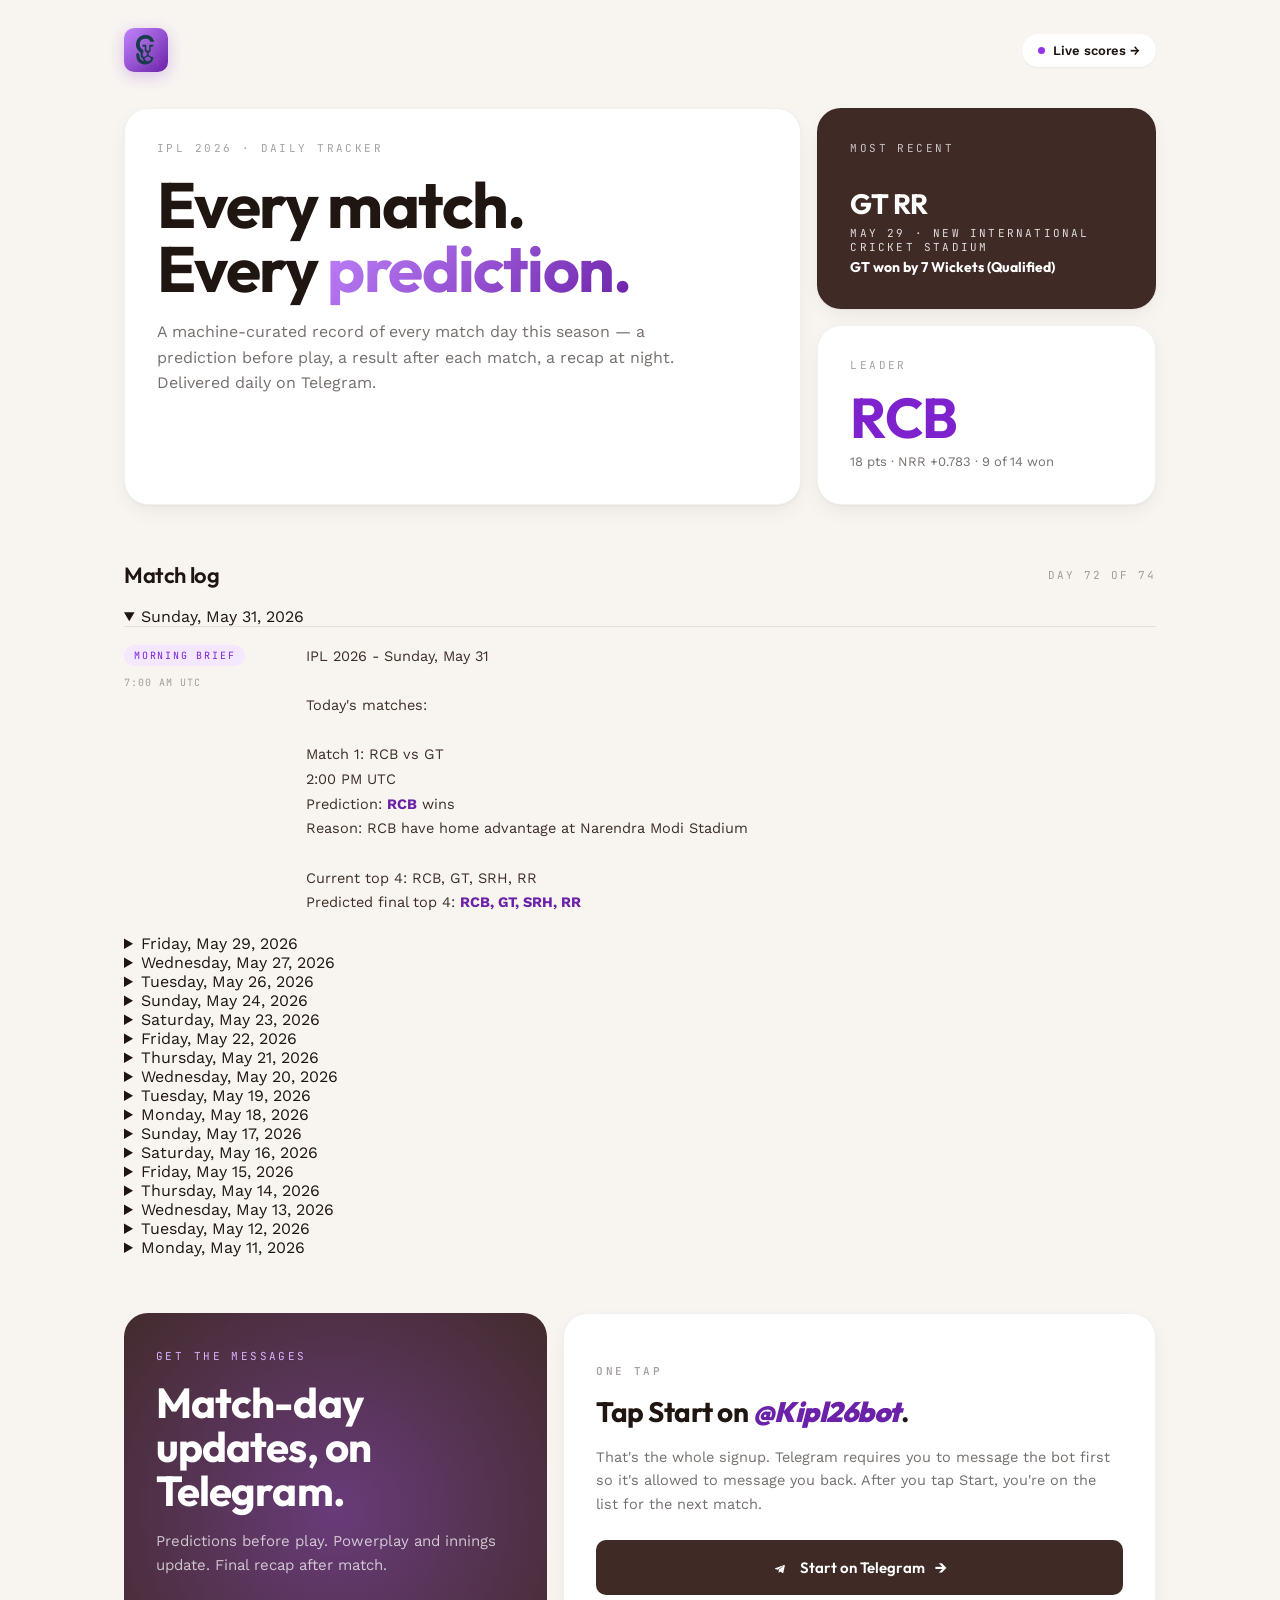
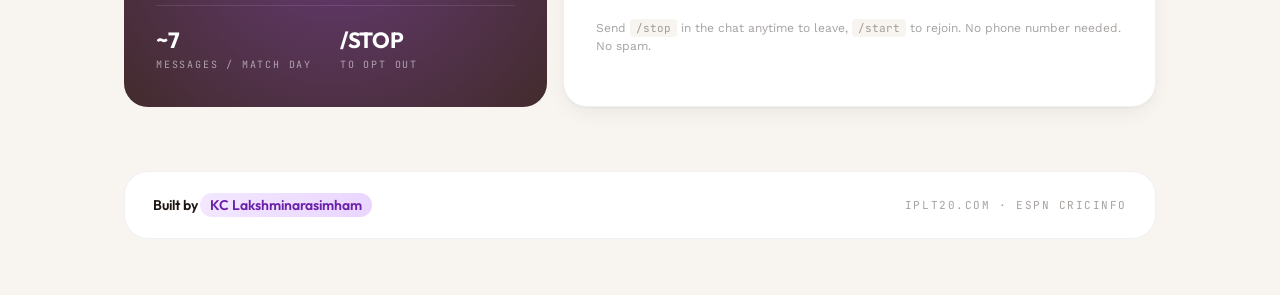
==== docs/index.html @ 31eaaca9 "tracker update 2026-05-31T00:01-07:00" ====
<!DOCTYPE html>

<html lang="en">
<head>
<meta charset="utf-8"/>
<title>IPL 2026 — Daily tracker · KC Lakshminarasimham</title>
<meta content="width=device-width, initial-scale=1" name="viewport"/>
<meta content="#F8F5F1" name="theme-color"/>
<meta content="A machine-curated IPL 2026 tracker — predictions in the morning, results after each match, a recap at night. Texted daily." name="description"/>
<meta content="IPL 2026 · Daily tracker" property="og:title"/>
<meta content="Predictions in the morning, results after each match, a recap at night. Texted daily." property="og:description"/>
<link href="https://fonts.googleapis.com" rel="preconnect"/>
<link crossorigin="" href="https://fonts.gstatic.com" rel="preconnect"/>
<link href="https://fonts.googleapis.com/css2?family=Outfit:wght@300;400;500;600;700;800&amp;family=Work+Sans:wght@400;500;600&amp;family=JetBrains+Mono:wght@400;500&amp;display=swap" rel="stylesheet"/>
<style>
    :root {
      --bg:           #F8F5F1;
      --card:         #FFFFFF;
      --card-2:       #FAF8F5;
      --brown:        #3F2A26;
      --brown-2:      #5A3E37;
      --brown-soft:   rgba(63,42,38,0.08);
      --brown-hair:   rgba(63,42,38,0.14);
      --ink:          #1F1612;
      --ink-2:        #3D2E27;
      --ink-soft:     rgba(31,22,18,0.62);
      --ink-faint:    rgba(31,22,18,0.40);
      --hair:         rgba(31,22,18,0.10);
      --hair-soft:    rgba(31,22,18,0.06);
      --p-50:  #FAF5FF;  --p-100: #F3E8FF;  --p-200: #E9D5FF;
      --p-300: #D8B4FE;  --p-400: #C084FC;  --p-500: #A855F7;
      --p-600: #9333EA;  --p-700: #7E22CE;  --p-800: #6B21A8;  --p-900: #581C87;
      --radius-lg: 24px;  --radius-md: 16px;  --radius-sm: 10px;
      --shadow-sm: 0 1px 2px rgba(31,22,18,0.05);
      --shadow-md: 0 1px 2px rgba(31,22,18,0.04), 0 8px 24px -8px rgba(31,22,18,0.10);
    }
    *, *::before, *::after { box-sizing: border-box; margin: 0; padding: 0; }
    html { -webkit-font-smoothing: antialiased; }
    body { background: var(--bg); color: var(--ink); font-family: 'Work Sans', system-ui, sans-serif; font-weight: 400; min-height: 100vh; }
    a { color: inherit; text-decoration: none; }

    .wrap { max-width: 1080px; margin: 0 auto; padding: 0 24px; }

    nav.bar { display: flex; align-items: center; justify-content: space-between; padding: 28px 0; }
    nav .mark {
      display: inline-flex; align-items: center; justify-content: center;
      width: 44px; height: 44px;
      background: linear-gradient(135deg, var(--p-400), var(--p-800));
      border-radius: 10px;
      padding: 6px;
      box-shadow: 0 4px 16px rgba(126,34,206,0.25);
      transition: transform 0.15s, box-shadow 0.15s;
    }
    nav .mark:hover { transform: translateY(-1px); box-shadow: 0 6px 20px rgba(126,34,206,0.35); }
    nav .mark img { width: 100%; height: 100%; object-fit: contain; display: block; }
    nav .live { font-family: 'Work Sans', sans-serif; font-weight: 600; font-size: 13px; color: var(--ink); padding: 9px 16px; background: var(--card); border-radius: 100px; box-shadow: var(--shadow-sm); transition: all 0.15s; display: inline-flex; align-items: center; gap: 8px; }
    nav .live .dot { width: 7px; height: 7px; border-radius: 50%; background: var(--p-600); animation: pulse 1.6s ease-in-out infinite; }
    @keyframes pulse { 0%,100% { box-shadow: 0 0 0 0 rgba(147,51,234,0.6); } 50% { box-shadow: 0 0 0 6px rgba(147,51,234,0); } }
    nav .live:hover { background: var(--brown); color: var(--card); }
    nav .live:hover .dot { background: var(--p-400); }

    .hero-grid { display: grid; grid-template-columns: 2fr 1fr; grid-template-rows: auto auto; gap: 16px; margin-top: 8px; }
    .h-card { background: var(--card); border-radius: var(--radius-lg); padding: 32px; box-shadow: var(--shadow-md); border: 1px solid var(--hair-soft); }
    .h-card.dark { background: var(--brown); color: var(--card); }
    .h-card .kicker { font-family: 'JetBrains Mono', monospace; font-size: 11px; letter-spacing: 0.22em; text-transform: uppercase; color: var(--ink-faint); margin-bottom: 18px; }
    .h-card.dark .kicker { color: rgba(255,255,255,0.72); }
    .h-card h1 { font-family: 'Outfit', sans-serif; font-weight: 700; font-size: clamp(40px, 5.5vw, 64px); line-height: 1.0; letter-spacing: -0.025em; }
    .h-card h1 .grad { background: linear-gradient(135deg, var(--p-400), var(--p-800)); -webkit-background-clip: text; background-clip: text; -webkit-text-fill-color: transparent; }
    .h-card .lead { margin-top: 18px; color: var(--ink-soft); font-size: 16px; line-height: 1.6; max-width: 52ch; }

    .score { display: grid; grid-template-rows: auto 1fr auto; gap: 8px; height: 100%; }
    .score .team-line { font-family: 'Outfit', sans-serif; font-weight: 700; font-size: 28px; letter-spacing: -0.02em; line-height: 1.05; margin-top: 8px; }
    .score .team-line .vs { color: rgba(255,255,255,0.55); margin: 0 6px; font-weight: 400; }
    .score .result { font-family: 'JetBrains Mono', monospace; font-size: 11px; letter-spacing: 0.20em; text-transform: uppercase; color: rgba(255,255,255,0.84); margin-top: auto; }
    .score .result .win { font-family: 'Outfit', sans-serif; font-weight: 700; font-size: 14px; letter-spacing: 0; text-transform: none; display: block; margin-top: 4px; color: var(--card); }

    .stat .v { font-family: 'Outfit', sans-serif; font-weight: 700; font-size: 56px; letter-spacing: -0.03em; line-height: 1; margin: 10px 0 6px; color: var(--p-700); }
    .stat .desc { font-size: 13px; color: var(--ink-soft); line-height: 1.5; }

    .section-head { margin: 56px 0 18px; display: flex; align-items: center; justify-content: space-between; }
    .section-head h2 { font-family: 'Outfit', sans-serif; font-weight: 600; font-size: 22px; letter-spacing: -0.018em; }
    .section-head .count { font-family: 'JetBrains Mono', monospace; font-size: 11px; letter-spacing: 0.18em; text-transform: uppercase; color: var(--ink-faint); }

    main#days { display: block; }

    details.day { background: var(--card); border-radius: var(--radius-lg); border: 1px solid var(--hair-soft); box-shadow: var(--shadow-sm); margin-bottom: 14px; overflow: hidden; transition: box-shadow 0.2s; }
    details.day:hover { box-shadow: var(--shadow-md); }
    details.day > summary { list-style: none; cursor: pointer; padding: 22px 28px; display: grid; grid-template-columns: 1fr auto; gap: 16px; align-items: center; }
    details.day > summary::-webkit-details-marker { display: none; }
    .day-head { font-family: 'Outfit', sans-serif; font-weight: 600; font-size: 19px; letter-spacing: -0.015em; line-height: 1.2; }
    .day-sub { font-family: 'JetBrains Mono', monospace; font-size: 10px; letter-spacing: 0.20em; text-transform: uppercase; color: var(--ink-faint); margin-top: 6px; }
    details.day > summary .toggle { width: 32px; height: 32px; background: var(--bg); border-radius: 50%; display: inline-flex; align-items: center; justify-content: center; color: var(--ink-soft); font-family: 'JetBrains Mono', monospace; font-size: 16px; transition: transform 0.25s, background 0.15s, color 0.15s; }
    details.day[open] > summary .toggle { transform: rotate(45deg); background: var(--p-700); color: var(--card); }

    .day-body { padding: 0 28px 24px; }
    article { padding: 18px 0; border-top: 1px solid var(--hair-soft); display: grid; grid-template-columns: 160px 1fr; gap: 22px; align-items: start; }
    article:first-of-type { border-top: 1px solid var(--hair); }
    article .meta { display: flex; flex-direction: column; gap: 8px; }
    article .meta .tag { display: inline-block; align-self: flex-start; font-family: 'JetBrains Mono', monospace; font-size: 10px; letter-spacing: 0.18em; text-transform: uppercase; padding: 4px 10px; border-radius: 100px; }
    article .meta .tag.morning { color: var(--p-700); background: var(--p-100); }
    article .meta .tag.phase   { color: var(--p-800); background: var(--p-200); }
    article .meta .tag.result  { color: var(--card);  background: var(--p-700); }
    article .meta .tag.recap   { color: var(--card);  background: var(--brown); }
    article .meta .when { font-family: 'JetBrains Mono', monospace; font-size: 10px; letter-spacing: 0.10em; text-transform: uppercase; color: var(--ink-faint); line-height: 1.7; }
    article .meta .when span { display: block; }
    article .body { font-family: 'Work Sans', sans-serif; font-size: 14.5px; line-height: 1.7; color: var(--ink-2); white-space: pre-wrap; }
    article .body strong { font-weight: 700; color: var(--p-800); }

    .signup-grid { margin-top: 56px; display: grid; grid-template-columns: 5fr 7fr; gap: 16px; }
    .signup-pitch { background: var(--brown); color: var(--card); border-radius: var(--radius-lg); padding: 36px 32px; position: relative; overflow: hidden; }
    .signup-pitch::before { content: ''; position: absolute; bottom: -50%; right: -30%; width: 160%; height: 200%; background: radial-gradient(circle, rgba(168,85,247,0.40) 0%, transparent 60%); pointer-events: none; }
    .signup-pitch-inner { position: relative; }
    .signup-pitch .kicker { font-family: 'JetBrains Mono', monospace; font-size: 11px; letter-spacing: 0.22em; text-transform: uppercase; color: var(--p-300); margin-bottom: 18px; }
    .signup-pitch h2 { font-family: 'Outfit', sans-serif; font-weight: 700; font-size: clamp(28px, 4vw, 42px); line-height: 1.05; letter-spacing: -0.022em; }
    .signup-pitch p { margin-top: 16px; color: rgba(255,255,255,0.72); font-size: 15px; line-height: 1.6; }
    .signup-pitch .stats { margin-top: 28px; display: flex; gap: 28px; flex-wrap: wrap; padding-top: 20px; border-top: 1px solid rgba(255,255,255,0.10); }
    .signup-pitch .stats div { font-family: 'JetBrains Mono', monospace; font-size: 10px; letter-spacing: 0.18em; text-transform: uppercase; color: rgba(255,255,255,0.55); }
    .signup-pitch .stats strong { display: block; font-family: 'Outfit', sans-serif; font-weight: 700; font-size: 22px; letter-spacing: -0.012em; color: var(--card); margin-bottom: 4px; }

    .signup-cta-box { background: var(--card); border-radius: var(--radius-lg); padding: 40px 32px; box-shadow: var(--shadow-md); border: 1px solid var(--hair-soft); display: flex; flex-direction: column; justify-content: center; gap: 18px; }
    .signup-cta-box .cta-eyebrow { font-family: 'JetBrains Mono', monospace; font-size: 11px; font-weight: 600; letter-spacing: 0.22em; text-transform: uppercase; color: var(--ink-faint); }
    .signup-cta-box .cta-headline { font-family: 'Outfit', sans-serif; font-weight: 700; font-size: clamp(22px, 2.6vw, 28px); letter-spacing: -0.018em; line-height: 1.15; color: var(--ink); }
    .signup-cta-box .cta-headline em { font-style: italic; font-weight: 900; color: var(--p-800); }
    .signup-cta-box .cta-sub { color: var(--ink-soft); font-size: 14.5px; line-height: 1.6; }
    a.tg-cta { margin-top: 6px; font-family: 'Outfit', sans-serif; font-weight: 600; font-size: 15px; background: var(--brown); color: var(--card); padding: 16px 24px; border-radius: var(--radius-sm); cursor: pointer; display: inline-flex; align-items: center; justify-content: center; gap: 10px; transition: all 0.15s; text-decoration: none; }
    a.tg-cta::before { content: ''; width: 18px; height: 18px; background: currentColor; -webkit-mask: url("data:image/svg+xml;utf8,<svg xmlns='http://www.w3.org/2000/svg' viewBox='0 0 24 24'><path d='M9.04 15.32 8.86 19.6c.31 0 .45-.13.61-.29l1.47-1.4 3.05 2.23c.56.31.95.15 1.11-.51l2.01-9.42c.18-.83-.3-1.15-.86-.94L4.39 13.69c-.81.31-.79.76-.14.96l3.06.96 7.1-4.47c.33-.21.64-.09.39.13'/></svg>") center/contain no-repeat; mask: url("data:image/svg+xml;utf8,<svg xmlns='http://www.w3.org/2000/svg' viewBox='0 0 24 24'><path d='M9.04 15.32 8.86 19.6c.31 0 .45-.13.61-.29l1.47-1.4 3.05 2.23c.56.31.95.15 1.11-.51l2.01-9.42c.18-.83-.3-1.15-.86-.94L4.39 13.69c-.81.31-.79.76-.14.96l3.06.96 7.1-4.47c.33-.21.64-.09.39.13'/></svg>") center/contain no-repeat; }
    a.tg-cta::after { content: '→'; font-size: 18px; transition: transform 0.2s; }
    a.tg-cta:hover { background: var(--p-700); }
    a.tg-cta:hover::after { transform: translateX(4px); }

    .fine { margin-top: 6px; font-size: 12px; color: var(--ink-faint); line-height: 1.55; }
    .fine code { background: var(--bg); padding: 2px 6px; border-radius: 4px; font-family: 'JetBrains Mono', monospace; font-size: 11px; }
    .fine a { color: var(--brown); text-decoration: underline; text-underline-offset: 2px; }
    .fine a:hover { color: var(--p-700); }
    .fine a code { background: var(--p-100); color: var(--brown); }

    footer.foot { margin: 64px 0 56px; padding: 24px 28px; background: var(--card); border-radius: var(--radius-lg); border: 1px solid var(--hair-soft); display: flex; align-items: center; justify-content: space-between; flex-wrap: wrap; gap: 14px; }
    footer .made { font-family: 'Outfit', sans-serif; font-weight: 600; font-size: 14px; letter-spacing: -0.005em; }
    footer .made a { background: linear-gradient(120deg, var(--p-100), var(--p-200)); color: var(--p-800); padding: 3px 10px; border-radius: 100px; font-weight: 600; }
    footer .links { font-family: 'JetBrains Mono', monospace; font-size: 11px; letter-spacing: 0.14em; text-transform: uppercase; color: var(--ink-faint); }

    @media (max-width: 800px) {
      .hero-grid { grid-template-columns: 1fr; }
      .signup-grid { grid-template-columns: 1fr; }
      article { grid-template-columns: 1fr; gap: 10px; }
    }
    @media (max-width: 540px) {
      .wrap { padding: 0 18px; }
      .h-card { padding: 24px; }
      .h-card h1 { font-size: 40px; }
      details.day > summary { padding: 18px 20px; }
      .day-body { padding: 0 20px 20px; }
      .signup-pitch, .signup-cta-box { padding: 28px 24px; }
    }
  </style>
</head>
<body>
<div class="wrap">
<nav class="bar">
<a aria-label="KC Lakshminarasimham" class="mark" href="https://github.com/kcln" rel="noopener" target="_blank">
<img alt="Simham lion mark" height="44" src="assets/lion-transparent.png" width="44"/>
</a>
<a class="live" href="https://www.espncricinfo.com/series/indian-premier-league-2026-1510719" rel="noopener" target="_blank"><span class="dot"></span> Live scores →</a>
</nav>
<section class="hero-grid">
<div class="h-card" style="grid-row: span 2;">
<div class="kicker">IPL 2026 · Daily tracker</div>
<h1>Every match.<br/>Every <span class="grad">prediction.</span></h1>
<p class="lead">A machine-curated record of every match day this season — a prediction before play, a result after each match, a recap at night. Delivered daily on Telegram.</p>
</div>
<div class="h-card dark">
<div class="score">
<div class="kicker">Most recent</div>
<div class="team-line" id="hero-match">GT  RR</div>
<div class="result">
<span id="hero-meta">May 29 · New International Cricket Stadium</span>
<span class="win" id="hero-win">GT won by 7  Wickets (Qualified)</span>
</div>
</div>
</div>
<div class="h-card stat">
<div class="kicker">Leader</div>
<div class="v" id="hero-leader">RCB</div>
<div class="desc" id="hero-leader-desc">18 pts · NRR +0.783 · 9 of 14 won</div>
</div>
</section>
<div class="section-head">
<h2>Match log</h2>
<span class="count" id="match-count">Day 72 of 74</span>
</div>
<main id="days"><details data-day="2026-05-31" open=""><summary>Sunday, May 31, 2026</summary><article data-generated="2026-05-31T00:00:53.028416-07:00" data-type="morning" id="msg-2026-05-31-morning"><div class="meta"><span class="tag morning">Morning brief</span><span class="when"><span>12:30pm IST</span><span>3:00am ET</span><span>2:00am CT</span><span>12:00am PT</span></span></div><div class="body">IPL 2026 - Sunday, May 31

Today's matches:

Match 1: RCB vs GT
7:30 PM IST / 10:00 AM ET / 9:00 AM CT / 7:00 AM PT
Prediction: <strong>RCB</strong> wins
Reason: RCB have home advantage at Narendra Modi Stadium

Current top 4: RCB, GT, SRH, RR
Predicted final top 4: <strong>RCB, GT, SRH, RR</strong></div></article></details><details data-day="2026-05-29"><summary>Friday, May 29, 2026</summary><article data-generated="2026-05-29T10:56:14.240135-07:00" data-type="end_of_day" id="msg-2026-05-29-end_of_day"><div class="meta"><span class="tag recap">Day recap</span><span class="when"><span>11:26pm IST</span><span>1:56pm ET</span><span>12:56pm CT</span><span>10:56am PT</span></span></div><div class="body">IPL 2026 - Friday, May 29 - Day recap

<strong>GT</strong> beat RR by 7 Wickets (Qualified)
RR 214/6 (20.0)  ·  <strong>GT 219/3 (18.4)</strong>

Season to date prediction: 13 of 19 correct (68%)

Updated top 4: <strong>RCB, GT, SRH, RR</strong>
Predicted final top 4: RCB, GT, SRH, RR</div></article><article data-generated="2026-05-29T10:56:13.777874-07:00" data-type="post_match_1" id="msg-2026-05-29-post_match_1"><div class="meta"><span class="tag result">Match 1 result</span><span class="when"><span>11:26pm IST</span><span>1:56pm ET</span><span>12:56pm CT</span><span>10:56am PT</span></span></div><div class="body"><strong>GT</strong> beat RR by 7 Wickets (Qualified)
RR 214/6 (20.0)  ·  <strong>GT 219/3 (18.4)</strong>

Pre-match prediction: correct

Updated top 4: <strong>RCB, GT, SRH, RR</strong>
Predicted final top 4: RCB, GT, SRH, RR</div></article><article data-generated="2026-05-29T09:44:29.740671-07:00" data-type="powerplay_2_1" id="msg-2026-05-29-powerplay_2_1"><div class="meta"><span class="tag phase">Powerplay 2</span><span class="when"><span>10:14pm IST</span><span>12:44pm ET</span><span>11:44am CT</span><span>9:44am PT</span></span></div><div class="body">RR vs GT — Powerplay 2

GT: <strong>69/0</strong> after 6.0 overs, chasing 215.

Updated prediction: <strong>GT</strong> wins (63%)
Reason: 69/0 chasing 215 — RRR 10.4 vs CRR 11.5</div></article><article data-generated="2026-05-29T08:59:01.433104-07:00" data-type="innings_break_1" id="msg-2026-05-29-innings_break_1"><div class="meta"><span class="tag phase">Innings break</span><span class="when"><span>9:29pm IST</span><span>11:59am ET</span><span>10:59am CT</span><span>8:59am PT</span></span></div><div class="body">RR vs GT — Innings break

RR finished <strong>214/6</strong> in 20.0 overs.
GT need <strong>215</strong> to win.

Updated prediction: <strong>RR</strong> wins (58%)
Reason: target 215, RRR 10.75 · defense wins 40% at this ground · 200+ totals are rarely chased</div></article><article data-generated="2026-05-29T07:36:52.512540-07:00" data-type="powerplay_1_1" id="msg-2026-05-29-powerplay_1_1"><div class="meta"><span class="tag phase">Powerplay 1</span><span class="when"><span>8:06pm IST</span><span>10:36am ET</span><span>9:36am CT</span><span>7:36am PT</span></span></div><div class="body">RR vs GT — Powerplay 1

RR: <strong>70/2</strong> after 6.0 overs.

Updated prediction: <strong>RR</strong> wins (66%)
Reason: 70/2 after PP — above par (50) at this stage</div></article><article data-generated="2026-05-29T06:33:01.974241-07:00" data-type="toss_1" id="msg-2026-05-29-toss_1"><div class="meta"><span class="tag phase">Toss</span><span class="when"><span>7:03pm IST</span><span>9:33am ET</span><span>8:33am CT</span><span>6:33am PT</span></span></div><div class="body">GT vs RR — Toss

Toss: RR won and chose to bat.

Updated prediction: <strong>GT</strong> wins (94%)
Reason: RR won the toss but chose to bat — against the venue trend</div></article><article data-generated="2026-05-29T00:00:49.865026-07:00" data-type="morning" id="msg-2026-05-29-morning"><div class="meta"><span class="tag morning">Morning brief</span><span class="when"><span>12:30pm IST</span><span>3:00am ET</span><span>2:00am CT</span><span>12:00am PT</span></span></div><div class="body">IPL 2026 - Friday, May 29

Today's matches:

Match 1: GT vs RR
7:30 PM IST / 10:00 AM ET / 9:00 AM CT / 7:00 AM PT
Prediction: <strong>GT</strong> wins
Reason: GT have better recent form

Current top 4: RCB, GT, SRH, RR
Predicted final top 4: <strong>GT, RCB, SRH, RR</strong></div></article></details><details data-day="2026-05-27"><summary>Wednesday, May 27, 2026</summary><article data-generated="2026-05-27T10:59:34.046644-07:00" data-type="end_of_day" id="msg-2026-05-27-end_of_day"><div class="meta"><span class="tag recap">Day recap</span><span class="when"><span>11:29pm IST</span><span>1:59pm ET</span><span>12:59pm CT</span><span>10:59am PT</span></span></div><div class="body">IPL 2026 - Wednesday, May 27 - Day recap

<strong>RR</strong> beat SRH by 47 Runs (Qualified)
<strong>RR 243/8 (20.0)</strong>  ·  SRH 195/9 (19.0)

Season to date prediction: 12 of 18 correct (67%)

Updated top 4: <strong>RCB, GT, SRH, RR</strong>
Predicted final top 4: RCB, GT, SRH, RR</div></article><article data-generated="2026-05-27T10:59:33.930310-07:00" data-type="post_match_1" id="msg-2026-05-27-post_match_1"><div class="meta"><span class="tag result">Match 1 result</span><span class="when"><span>11:29pm IST</span><span>1:59pm ET</span><span>12:59pm CT</span><span>10:59am PT</span></span></div><div class="body"><strong>RR</strong> beat SRH by 47 Runs (Qualified)
<strong>RR 243/8 (20.0)</strong>  ·  SRH 195/9 (19.0)

Pre-match prediction: incorrect

Updated top 4: <strong>RCB, GT, SRH, RR</strong>
Predicted final top 4: RCB, GT, SRH, RR</div></article><article data-generated="2026-05-27T10:01:44.402081-07:00" data-type="powerplay_2_1" id="msg-2026-05-27-powerplay_2_1"><div class="meta"><span class="tag phase">Powerplay 2</span><span class="when"><span>10:31pm IST</span><span>1:01pm ET</span><span>12:01pm CT</span><span>10:01am PT</span></span></div><div class="body">RR vs SRH — Powerplay 2

SRH: <strong>124/5</strong> after 9.2 overs, chasing 244.

Updated prediction: <strong>SRH</strong> wins (90%)
Reason: 124/5 chasing 244 — RRR 8.6 vs CRR 20.7</div></article><article data-generated="2026-05-27T08:54:25.742050-07:00" data-type="innings_break_1" id="msg-2026-05-27-innings_break_1"><div class="meta"><span class="tag phase">Innings break</span><span class="when"><span>9:24pm IST</span><span>11:54am ET</span><span>10:54am CT</span><span>8:54am PT</span></span></div><div class="body">RR vs SRH — Innings break

RR finished <strong>243/8</strong> in 20.0 overs.
SRH need <strong>244</strong> to win.

Updated prediction: <strong>SRH</strong> wins (57%)
Reason: target 244, RRR 12.20 · chases win 75% at this ground</div></article><article data-generated="2026-05-27T07:31:16.813195-07:00" data-type="powerplay_1_1" id="msg-2026-05-27-powerplay_1_1"><div class="meta"><span class="tag phase">Powerplay 1</span><span class="when"><span>8:01pm IST</span><span>10:31am ET</span><span>9:31am CT</span><span>7:31am PT</span></span></div><div class="body">RR vs SRH — Powerplay 1

RR: <strong>80/0</strong> after 6.0 overs.

Updated prediction: <strong>RR</strong> wins (80%)
Reason: 80/0 after PP — above par (50) at this stage</div></article><article data-generated="2026-05-27T06:33:32.910443-07:00" data-type="toss_1" id="msg-2026-05-27-toss_1"><div class="meta"><span class="tag phase">Toss</span><span class="when"><span>7:03pm IST</span><span>9:33am ET</span><span>8:33am CT</span><span>6:33am PT</span></span></div><div class="body">SRH vs RR — Toss

Toss: SRH won and chose to field.

Updated prediction: <strong>SRH</strong> wins (95%)
Reason: SRH won the toss and chose to field · chases win 75% here historically</div></article><article data-generated="2026-05-27T00:20:31.655555-07:00" data-type="morning" id="msg-2026-05-27-morning"><div class="meta"><span class="tag morning">Morning brief</span><span class="when"><span>12:50pm IST</span><span>3:20am ET</span><span>2:20am CT</span><span>12:20am PT</span></span></div><div class="body">IPL 2026 - Wednesday, May 27

Today's matches:

Match 1: SRH vs RR
7:30 PM IST / 10:00 AM ET / 9:00 AM CT / 7:00 AM PT
Prediction: <strong>SRH</strong> wins
Reason: SRH have home advantage at New International Cricket Stadium

Current top 4: RCB, GT, SRH, RR
Predicted final top 4: <strong>SRH, RCB, GT, RR</strong></div></article></details><details data-day="2026-05-26"><summary>Tuesday, May 26, 2026</summary><article data-generated="2026-05-26T11:16:24.371307-07:00" data-type="end_of_day" id="msg-2026-05-26-end_of_day"><div class="meta"><span class="tag recap">Day recap</span><span class="when"><span>11:46pm IST</span><span>2:16pm ET</span><span>1:16pm CT</span><span>11:16am PT</span></span></div><div class="body">IPL 2026 - Tuesday, May 26 - Day recap

<strong>RCB</strong> beat GT by 92 Runs (Qualified)
<strong>RCB 254/5 (20.0)</strong>  ·  GT 162/10 (19.3)

Season to date prediction: 12 of 17 correct (71%)

Updated top 4: <strong>RCB, GT, SRH, RR</strong>
Predicted final top 4: SRH, RCB, GT, RR</div></article><article data-generated="2026-05-26T11:16:23.982622-07:00" data-type="post_match_1" id="msg-2026-05-26-post_match_1"><div class="meta"><span class="tag result">Match 1 result</span><span class="when"><span>11:46pm IST</span><span>2:16pm ET</span><span>1:16pm CT</span><span>11:16am PT</span></span></div><div class="body"><strong>RCB</strong> beat GT by 92 Runs (Qualified)
<strong>RCB 254/5 (20.0)</strong>  ·  GT 162/10 (19.3)

Pre-match prediction: correct

Updated top 4: <strong>RCB, GT, SRH, RR</strong>
Predicted final top 4: SRH, RCB, GT, RR</div></article><article data-generated="2026-05-26T10:00:22.722129-07:00" data-type="powerplay_2_1" id="msg-2026-05-26-powerplay_2_1"><div class="meta"><span class="tag phase">Powerplay 2</span><span class="when"><span>10:30pm IST</span><span>1:00pm ET</span><span>12:00pm CT</span><span>10:00am PT</span></span></div><div class="body">RCB vs GT — Powerplay 2

GT: <strong>51/5</strong> after 6.0 overs, chasing 255.

Updated prediction: <strong>RCB</strong> wins (90%)
Reason: 51/5 chasing 255 — RRR 14.6 vs CRR 8.5</div></article><article data-generated="2026-05-26T09:27:18.689596-07:00" data-type="status_resumed_1_2" id="msg-2026-05-26-status_resumed_1_2"><div class="meta"><span class="tag morning">Status Resumed 1 2</span><span class="when"><span>9:57pm IST</span><span>12:27pm ET</span><span>11:27am CT</span><span>9:27am PT</span></span></div><div class="body">RCB vs GT — Play has resumed

Resumed after a 5-minute delay.</div></article><article data-generated="2026-05-26T09:22:03.187049-07:00" data-type="status_update_1_2" id="msg-2026-05-26-status_update_1_2"><div class="meta"><span class="tag morning">Status Update 1 2</span><span class="when"><span>9:52pm IST</span><span>12:22pm ET</span><span>11:22am CT</span><span>9:22am PT</span></span></div><div class="body">RCB vs GT — Status update

Play stopped — overs counter has not advanced</div></article><article data-generated="2026-05-26T08:51:02.873336-07:00" data-type="innings_break_1" id="msg-2026-05-26-innings_break_1"><div class="meta"><span class="tag phase">Innings break</span><span class="when"><span>9:21pm IST</span><span>11:51am ET</span><span>10:51am CT</span><span>8:51am PT</span></span></div><div class="body">RCB vs GT — Innings break

RCB finished <strong>254/5</strong> in 20.0 overs.
GT need <strong>255</strong> to win.

Updated prediction: <strong>RCB</strong> wins (51%)
Reason: target 255, RRR 12.75 · defense wins 33% at this ground · 200+ totals are rarely chased</div></article><article data-generated="2026-05-26T07:32:48.564150-07:00" data-type="powerplay_1_1" id="msg-2026-05-26-powerplay_1_1"><div class="meta"><span class="tag phase">Powerplay 1</span><span class="when"><span>8:02pm IST</span><span>10:32am ET</span><span>9:32am CT</span><span>7:32am PT</span></span></div><div class="body">RCB vs GT — Powerplay 1

RCB: <strong>76/1</strong> after 6.0 overs.

Updated prediction: <strong>RCB</strong> wins (76%)
Reason: 76/1 after PP — above par (50) at this stage</div></article><article data-generated="2026-05-26T07:05:28.308009-07:00" data-type="status_resumed_1_1" id="msg-2026-05-26-status_resumed_1_1"><div class="meta"><span class="tag morning">Status Resumed 1 1</span><span class="when"><span>7:35pm IST</span><span>10:05am ET</span><span>9:05am CT</span><span>7:05am PT</span></span></div><div class="body">RCB vs GT — Play has started — first ball bowled

Resumed after a 2-minute delay.</div></article><article data-generated="2026-05-26T07:03:34.269688-07:00" data-type="status_update_1_1" id="msg-2026-05-26-status_update_1_1"><div class="meta"><span class="tag morning">Status Update 1 1</span><span class="when"><span>7:33pm IST</span><span>10:03am ET</span><span>9:03am CT</span><span>7:03am PT</span></span></div><div class="body">RCB vs GT — Status update

Play delayed — first ball not yet bowled</div></article><article data-generated="2026-05-26T06:32:57.473150-07:00" data-type="toss_1" id="msg-2026-05-26-toss_1"><div class="meta"><span class="tag phase">Toss</span><span class="when"><span>7:02pm IST</span><span>9:32am ET</span><span>8:32am CT</span><span>6:32am PT</span></span></div><div class="body">RCB vs GT — Toss

Toss: GT won and chose to field.

Updated prediction: <strong>GT</strong> wins (55%)
Reason: GT won the toss and chose to field · chases win 66% here historically</div></article><article data-generated="2026-05-26T00:00:16.819552-07:00" data-type="morning" id="msg-2026-05-26-morning"><div class="meta"><span class="tag morning">Morning brief</span><span class="when"><span>12:30pm IST</span><span>3:00am ET</span><span>2:00am CT</span><span>12:00am PT</span></span></div><div class="body">IPL 2026 - Tuesday, May 26

Today's matches:

Match 1: RCB vs GT
7:30 PM IST / 10:00 AM ET / 9:00 AM CT / 7:00 AM PT
Prediction: <strong>RCB</strong> wins
Reason: RCB have home advantage at Himachal Pradesh Cricket Association Stadium

Current top 4: RCB, GT, SRH, RR
Predicted final top 4: <strong>RCB, GT, SRH, RR</strong></div></article></details><details data-day="2026-05-24"><summary>Sunday, May 24, 2026</summary><article data-generated="2026-05-24T10:57:26.055345-07:00" data-type="end_of_day" id="msg-2026-05-24-end_of_day"><div class="meta"><span class="tag recap">Day recap</span><span class="when"><span>11:27pm IST</span><span>1:57pm ET</span><span>12:57pm CT</span><span>10:57am PT</span></span></div><div class="body">IPL 2026 - Sunday, May 24 - Day recap

<strong>RR</strong> beat MI by 30 Runs
<strong>RR 205/8 (20.0)</strong>  ·  MI 175/9 (20.0)
<strong>DC</strong> beat KKR by 40 Runs
<strong>DC 203/5 (20.0)</strong>  ·  KKR 163/10 (18.4)

Season to date prediction: 11 of 16 correct (69%)

Updated top 4: <strong>RCB, GT, SRH, RR</strong>
Predicted final top 4: RCB, GT, SRH, RR</div></article><article data-generated="2026-05-24T10:57:25.487956-07:00" data-type="post_match_2" id="msg-2026-05-24-post_match_2"><div class="meta"><span class="tag result">Match 2 result</span><span class="when"><span>11:27pm IST</span><span>1:57pm ET</span><span>12:57pm CT</span><span>10:57am PT</span></span></div><div class="body"><strong>DC</strong> beat KKR by 40 Runs
<strong>DC 203/5 (20.0)</strong>  ·  KKR 163/10 (18.4)

Pre-match prediction: incorrect

Updated top 4: <strong>RCB, GT, SRH, RR</strong>
Predicted final top 4: RCB, GT, SRH, RR</div></article><article data-generated="2026-05-24T09:44:19.885246-07:00" data-type="powerplay_2_2" id="msg-2026-05-24-powerplay_2_2"><div class="meta"><span class="tag phase">Powerplay 2</span><span class="when"><span>10:14pm IST</span><span>12:44pm ET</span><span>11:44am CT</span><span>9:44am PT</span></span></div><div class="body">DC vs KKR — Powerplay 2

KKR: <strong>55/1</strong> after 6.0 overs, chasing 204.

Updated prediction: <strong>DC</strong> wins (68%)
Reason: 55/1 chasing 204 — RRR 10.6 vs CRR 9.2</div></article><article data-generated="2026-05-24T08:58:04.410404-07:00" data-type="innings_break_2" id="msg-2026-05-24-innings_break_2"><div class="meta"><span class="tag phase">Innings break</span><span class="when"><span>9:28pm IST</span><span>11:58am ET</span><span>10:58am CT</span><span>8:58am PT</span></span></div><div class="body">DC vs KKR — Innings break

DC finished <strong>203/5</strong> in 20.0 overs.
KKR need <strong>204</strong> to win.

Updated prediction: <strong>DC</strong> wins (58%)
Reason: target 204, RRR 10.20 · defense wins 40% at this ground · 200+ totals are rarely chased</div></article><article data-generated="2026-05-24T07:32:23.728609-07:00" data-type="powerplay_1_2" id="msg-2026-05-24-powerplay_1_2"><div class="meta"><span class="tag phase">Powerplay 1</span><span class="when"><span>8:02pm IST</span><span>10:32am ET</span><span>9:32am CT</span><span>7:32am PT</span></span></div><div class="body">DC vs KKR — Powerplay 1

DC: <strong>53/1</strong> after 6.0 overs.

Updated prediction: <strong>DC</strong> wins (53%)
Reason: 53/1 after PP — above par (50) at this stage</div></article><article data-generated="2026-05-24T07:19:12.693211-07:00" data-type="post_match_1" id="msg-2026-05-24-post_match_1"><div class="meta"><span class="tag result">Match 1 result</span><span class="when"><span>7:49pm IST</span><span>10:19am ET</span><span>9:19am CT</span><span>7:19am PT</span></span></div><div class="body"><strong>RR</strong> beat MI by 30 Runs
<strong>RR 205/8 (20.0)</strong>  ·  MI 175/9 (20.0)

Pre-match prediction: correct

Updated top 4: <strong>RCB, GT, SRH, PBKS</strong>
Predicted final top 4: RCB, GT, SRH, PBKS</div></article><article data-generated="2026-05-24T06:32:02.445067-07:00" data-type="toss_2" id="msg-2026-05-24-toss_2"><div class="meta"><span class="tag phase">Toss</span><span class="when"><span>7:02pm IST</span><span>9:32am ET</span><span>8:32am CT</span><span>6:32am PT</span></span></div><div class="body">KKR vs DC — Toss

Toss: KKR won and chose to field.

Updated prediction: <strong>KKR</strong> wins (95%)
Reason: KKR won the toss and chose to field · chases win 60% here historically</div></article><article data-generated="2026-05-24T05:59:25.180035-07:00" data-type="powerplay_2_1" id="msg-2026-05-24-powerplay_2_1"><div class="meta"><span class="tag phase">Powerplay 2</span><span class="when"><span>6:29pm IST</span><span>8:59am ET</span><span>7:59am CT</span><span>5:59am PT</span></span></div><div class="body">RR vs MI — Powerplay 2

MI: <strong>49/4</strong> after 6.0 overs, chasing 206.

Updated prediction: <strong>RR</strong> wins (90%)
Reason: 49/4 chasing 206 — RRR 11.2 vs CRR 8.2</div></article><article data-generated="2026-05-24T05:04:28.928617-07:00" data-type="innings_break_1" id="msg-2026-05-24-innings_break_1"><div class="meta"><span class="tag phase">Innings break</span><span class="when"><span>5:34pm IST</span><span>8:04am ET</span><span>7:04am CT</span><span>5:04am PT</span></span></div><div class="body">RR vs MI — Innings break

RR finished <strong>205/8</strong> in 20.0 overs.
MI need <strong>206</strong> to win.

Updated prediction: <strong>RR</strong> wins (51%)
Reason: target 206, RRR 10.30 · defense wins 33% at this ground · 200+ totals are rarely chased</div></article><article data-generated="2026-05-24T03:38:16.688180-07:00" data-type="powerplay_1_1" id="msg-2026-05-24-powerplay_1_1"><div class="meta"><span class="tag phase">Powerplay 1</span><span class="when"><span>4:08pm IST</span><span>6:38am ET</span><span>5:38am CT</span><span>3:38am PT</span></span></div><div class="body">RR vs MI — Powerplay 1

RR: <strong>54/3</strong> after 6.0 overs.

Updated prediction: <strong>MI</strong> wins (54%)
Reason: 54/3 after PP — above par (50) at this stage</div></article><article data-generated="2026-05-24T02:32:21.295736-07:00" data-type="toss_1" id="msg-2026-05-24-toss_1"><div class="meta"><span class="tag phase">Toss</span><span class="when"><span>3:02pm IST</span><span>5:32am ET</span><span>4:32am CT</span><span>2:32am PT</span></span></div><div class="body">MI vs RR — Toss

Toss: MI won and chose to field.

Updated prediction: <strong>MI</strong> wins (54%)
Reason: MI won the toss and chose to field · chases win 66% here historically</div></article><article data-generated="2026-05-24T00:05:57.760681-07:00" data-type="morning" id="msg-2026-05-24-morning"><div class="meta"><span class="tag morning">Morning brief</span><span class="when"><span>12:35pm IST</span><span>3:05am ET</span><span>2:05am CT</span><span>12:05am PT</span></span></div><div class="body">IPL 2026 - Sunday, May 24

Today's matches:

Match 1: MI vs RR
3:30 PM IST / 6:00 AM ET / 5:00 AM CT / 3:00 AM PT
Prediction: <strong>RR</strong> wins
Reason: RR have a stronger head-to-head record this season

Match 2: KKR vs DC
7:30 PM IST / 10:00 AM ET / 9:00 AM CT / 7:00 AM PT
Prediction: <strong>KKR</strong> wins
Reason: KKR have home advantage at Eden Gardens

Current top 4: RCB, GT, SRH, PBKS
Predicted final top 4: <strong>RCB, GT, SRH, RR</strong></div></article></details><details data-day="2026-05-23"><summary>Saturday, May 23, 2026</summary><article data-generated="2026-05-23T10:38:26.401514-07:00" data-type="end_of_day" id="msg-2026-05-23-end_of_day"><div class="meta"><span class="tag recap">Day recap</span><span class="when"><span>11:08pm IST</span><span>1:38pm ET</span><span>12:38pm CT</span><span>10:38am PT</span></span></div><div class="body">IPL 2026 - Saturday, May 23 - Day recap

<strong>PBKS</strong> beat LSG by 7 Wickets
LSG 196/6 (20.0)  ·  <strong>PBKS 200/3 (18.0)</strong>

Season to date prediction: 10 of 14 correct (71%)

Updated top 4: <strong>RCB, GT, SRH, RR</strong>
Predicted final top 4: RCB, GT, SRH, RR</div></article><article data-generated="2026-05-23T10:38:25.660874-07:00" data-type="post_match_1" id="msg-2026-05-23-post_match_1"><div class="meta"><span class="tag result">Match 1 result</span><span class="when"><span>11:08pm IST</span><span>1:38pm ET</span><span>12:38pm CT</span><span>10:38am PT</span></span></div><div class="body"><strong>PBKS</strong> beat LSG by 7 Wickets
LSG 196/6 (20.0)  ·  <strong>PBKS 200/3 (18.0)</strong>

Pre-match prediction: incorrect

Updated top 4: <strong>RCB, GT, SRH, RR</strong>
Predicted final top 4: RCB, GT, SRH, RR</div></article><article data-generated="2026-05-23T09:35:13.007668-07:00" data-type="powerplay_2_1" id="msg-2026-05-23-powerplay_2_1"><div class="meta"><span class="tag phase">Powerplay 2</span><span class="when"><span>10:05pm IST</span><span>12:35pm ET</span><span>11:35am CT</span><span>9:35am PT</span></span></div><div class="body">LSG vs PBKS — Powerplay 2

PBKS: <strong>65/2</strong> after 6.0 overs, chasing 197.

Updated prediction: <strong>PBKS</strong> wins (62%)
Reason: 65/2 chasing 197 — RRR 9.4 vs CRR 10.8</div></article><article data-generated="2026-05-23T08:49:54.577453-07:00" data-type="innings_break_1" id="msg-2026-05-23-innings_break_1"><div class="meta"><span class="tag phase">Innings break</span><span class="when"><span>9:19pm IST</span><span>11:49am ET</span><span>10:49am CT</span><span>8:49am PT</span></span></div><div class="body">LSG vs PBKS — Innings break

LSG finished <strong>196/6</strong> in 20.0 overs.
PBKS need <strong>197</strong> to win.

Updated prediction: <strong>LSG</strong> wins (60%)
Reason: target 197, RRR 9.85 · defense wins 50% at this ground</div></article><article data-generated="2026-05-23T07:32:46.791242-07:00" data-type="powerplay_1_1" id="msg-2026-05-23-powerplay_1_1"><div class="meta"><span class="tag phase">Powerplay 1</span><span class="when"><span>8:02pm IST</span><span>10:32am ET</span><span>9:32am CT</span><span>7:32am PT</span></span></div><div class="body">LSG vs PBKS — Powerplay 1

LSG: <strong>66/2</strong> after 6.0 overs.

Updated prediction: <strong>LSG</strong> wins (62%)
Reason: 66/2 after PP — above par (50) at this stage</div></article><article data-generated="2026-05-23T06:32:29.075718-07:00" data-type="toss_1" id="msg-2026-05-23-toss_1"><div class="meta"><span class="tag phase">Toss</span><span class="when"><span>7:02pm IST</span><span>9:32am ET</span><span>8:32am CT</span><span>6:32am PT</span></span></div><div class="body">LSG vs PBKS — Toss

Toss: PBKS won and chose to field.

Updated prediction: <strong>LSG</strong> wins (61%)
Reason: LSG's pre-match form outweighs the toss going to PBKS</div></article><article data-generated="2026-05-23T00:00:05.765144-07:00" data-type="morning" id="msg-2026-05-23-morning"><div class="meta"><span class="tag morning">Morning brief</span><span class="when"><span>12:30pm IST</span><span>3:00am ET</span><span>2:00am CT</span><span>12:00am PT</span></span></div><div class="body">IPL 2026 - Saturday, May 23

Today's matches:

Match 1: LSG vs PBKS
7:30 PM IST / 10:00 AM ET / 9:00 AM CT / 7:00 AM PT
Prediction: <strong>LSG</strong> wins
Reason: LSG have better recent form

Current top 4: RCB, GT, SRH, RR
Predicted final top 4: <strong>GT, RCB, SRH, RR</strong></div></article></details><details data-day="2026-05-22"><summary>Friday, May 22, 2026</summary><article data-generated="2026-05-22T11:00:20.530777-07:00" data-type="end_of_day" id="msg-2026-05-22-end_of_day"><div class="meta"><span class="tag recap">Day recap</span><span class="when"><span>11:30pm IST</span><span>2:00pm ET</span><span>1:00pm CT</span><span>11:00am PT</span></span></div><div class="body">IPL 2026 - Friday, May 22 - Day recap

<strong>SRH</strong> beat RCB by 55 Runs
<strong>SRH 255/4 (20.0)</strong>  ·  RCB 200/4 (20.0)

Season to date prediction: 10 of 13 correct (77%)

Updated top 4: <strong>RCB, GT, SRH, RR</strong>
Predicted final top 4: RCB, GT, SRH, RR</div></article><article data-generated="2026-05-22T11:00:19.676976-07:00" data-type="post_match_1" id="msg-2026-05-22-post_match_1"><div class="meta"><span class="tag result">Match 1 result</span><span class="when"><span>11:30pm IST</span><span>2:00pm ET</span><span>1:00pm CT</span><span>11:00am PT</span></span></div><div class="body"><strong>SRH</strong> beat RCB by 55 Runs
<strong>SRH 255/4 (20.0)</strong>  ·  RCB 200/4 (20.0)

Pre-match prediction: correct

Updated top 4: <strong>RCB, GT, SRH, RR</strong>
Predicted final top 4: RCB, GT, SRH, RR</div></article><article data-generated="2026-05-22T09:43:30.082271-07:00" data-type="powerplay_2_1" id="msg-2026-05-22-powerplay_2_1"><div class="meta"><span class="tag phase">Powerplay 2</span><span class="when"><span>10:13pm IST</span><span>12:43pm ET</span><span>11:43am CT</span><span>9:43am PT</span></span></div><div class="body">SRH vs RCB — Powerplay 2

RCB: <strong>75/2</strong> after 6.0 overs, chasing 256.

Updated prediction: <strong>SRH</strong> wins (61%)
Reason: 75/2 chasing 256 — RRR 12.9 vs CRR 12.5</div></article><article data-generated="2026-05-22T08:52:39.099183-07:00" data-type="innings_break_1" id="msg-2026-05-22-innings_break_1"><div class="meta"><span class="tag phase">Innings break</span><span class="when"><span>9:22pm IST</span><span>11:52am ET</span><span>10:52am CT</span><span>8:52am PT</span></span></div><div class="body">SRH vs RCB — Innings break

SRH finished <strong>255/4</strong> in 20.0 overs.
RCB need <strong>256</strong> to win.

Updated prediction: <strong>SRH</strong> wins (85%)
Reason: target 256, RRR 12.80 · defense wins 66% at this ground · 200+ totals are rarely chased</div></article><article data-generated="2026-05-22T07:29:54.952464-07:00" data-type="powerplay_1_1" id="msg-2026-05-22-powerplay_1_1"><div class="meta"><span class="tag phase">Powerplay 1</span><span class="when"><span>7:59pm IST</span><span>10:29am ET</span><span>9:29am CT</span><span>7:29am PT</span></span></div><div class="body">SRH vs RCB — Powerplay 1

SRH: <strong>63/1</strong> after 6.0 overs.

Updated prediction: <strong>SRH</strong> wins (63%)
Reason: 63/1 after PP — above par (50) at this stage</div></article><article data-generated="2026-05-22T06:32:49.246907-07:00" data-type="toss_1" id="msg-2026-05-22-toss_1"><div class="meta"><span class="tag phase">Toss</span><span class="when"><span>7:02pm IST</span><span>9:32am ET</span><span>8:32am CT</span><span>6:32am PT</span></span></div><div class="body">SRH vs RCB — Toss

Toss: SRH won and chose to bat.

Updated prediction: <strong>SRH</strong> wins (61%)
Reason: SRH won the toss and chose to bat · batting first wins 66% here historically</div></article><article data-generated="2026-05-22T00:00:22.072548-07:00" data-type="morning" id="msg-2026-05-22-morning"><div class="meta"><span class="tag morning">Morning brief</span><span class="when"><span>12:30pm IST</span><span>3:00am ET</span><span>2:00am CT</span><span>12:00am PT</span></span></div><div class="body">IPL 2026 - Friday, May 22

Today's matches:

Match 1: SRH vs RCB
7:30 PM IST / 10:00 AM ET / 9:00 AM CT / 7:00 AM PT
Prediction: <strong>SRH</strong> wins
Reason: SRH have home advantage at Rajiv Gandhi International Stadium

Current top 4: RCB, GT, SRH, RR
Predicted final top 4: <strong>RCB, GT, SRH, RR</strong></div></article></details><details data-day="2026-05-21"><summary>Thursday, May 21, 2026</summary><article data-generated="2026-05-21T10:32:14.928019-07:00" data-type="end_of_day" id="msg-2026-05-21-end_of_day"><div class="meta"><span class="tag recap">Day recap</span><span class="when"><span>11:02pm IST</span><span>1:32pm ET</span><span>12:32pm CT</span><span>10:32am PT</span></span></div><div class="body">IPL 2026 - Thursday, May 21 - Day recap

<strong>GT</strong> beat CSK by 89 Runs
<strong>GT 229/4 (20.0)</strong>  ·  CSK 140/10 (13.4)

Season to date prediction: 9 of 12 correct (75%)

Updated top 4: <strong>RCB, GT, SRH, RR</strong>
Predicted final top 4: RCB, GT, SRH, RR</div></article><article data-generated="2026-05-21T10:32:13.726351-07:00" data-type="post_match_1" id="msg-2026-05-21-post_match_1"><div class="meta"><span class="tag result">Match 1 result</span><span class="when"><span>11:02pm IST</span><span>1:32pm ET</span><span>12:32pm CT</span><span>10:32am PT</span></span></div><div class="body"><strong>GT</strong> beat CSK by 89 Runs
<strong>GT 229/4 (20.0)</strong>  ·  CSK 140/10 (13.4)

Pre-match prediction: correct

Updated top 4: <strong>RCB, GT, SRH, RR</strong>
Predicted final top 4: RCB, GT, SRH, RR</div></article><article data-generated="2026-05-21T09:46:23.497979-07:00" data-type="powerplay_2_1" id="msg-2026-05-21-powerplay_2_1"><div class="meta"><span class="tag phase">Powerplay 2</span><span class="when"><span>10:16pm IST</span><span>12:46pm ET</span><span>11:46am CT</span><span>9:46am PT</span></span></div><div class="body">GT vs CSK — Powerplay 2

CSK: <strong>59/4</strong> after 6.1 overs, chasing 230.

Updated prediction: <strong>GT</strong> wins (90%)
Reason: 59/4 chasing 230 — RRR 12.2 vs CRR 9.8</div></article><article data-generated="2026-05-21T08:57:01.922506-07:00" data-type="innings_break_1" id="msg-2026-05-21-innings_break_1"><div class="meta"><span class="tag phase">Innings break</span><span class="when"><span>9:27pm IST</span><span>11:57am ET</span><span>10:57am CT</span><span>8:57am PT</span></span></div><div class="body">GT vs CSK — Innings break

GT finished <strong>229/4</strong> in 20.0 overs.
CSK need <strong>230</strong> to win.

Updated prediction: <strong>GT</strong> wins (68%)
Reason: target 230, RRR 11.50 · defense wins 50% at this ground · 200+ totals are rarely chased</div></article><article data-generated="2026-05-21T07:32:16.840616-07:00" data-type="powerplay_1_1" id="msg-2026-05-21-powerplay_1_1"><div class="meta"><span class="tag phase">Powerplay 1</span><span class="when"><span>8:02pm IST</span><span>10:32am ET</span><span>9:32am CT</span><span>7:32am PT</span></span></div><div class="body">GT vs CSK — Powerplay 1

GT: <strong>62/0</strong> after 6.0 overs.

Updated prediction: <strong>GT</strong> wins (62%)
Reason: 62/0 after PP — above par (50) at this stage</div></article><article data-generated="2026-05-21T06:33:33.659101-07:00" data-type="toss_1" id="msg-2026-05-21-toss_1"><div class="meta"><span class="tag phase">Toss</span><span class="when"><span>7:03pm IST</span><span>9:33am ET</span><span>8:33am CT</span><span>6:33am PT</span></span></div><div class="body">GT vs CSK — Toss

Toss: CSK won and chose to field.

Updated prediction: <strong>GT</strong> wins (91%)
Reason: GT's pre-match form outweighs the toss going to CSK</div></article><article data-generated="2026-05-21T00:01:03.243432-07:00" data-type="morning" id="msg-2026-05-21-morning"><div class="meta"><span class="tag morning">Morning brief</span><span class="when"><span>12:31pm IST</span><span>3:01am ET</span><span>2:01am CT</span><span>12:01am PT</span></span></div><div class="body">IPL 2026 - Thursday, May 21

Today's matches:

Match 1: GT vs CSK
7:30 PM IST / 10:00 AM ET / 9:00 AM CT / 7:00 AM PT
Prediction: <strong>GT</strong> wins
Reason: GT have home advantage at Narendra Modi Stadium

Current top 4: RCB, GT, SRH, RR
Predicted final top 4: <strong>RCB, GT, SRH, RR</strong></div></article></details><details data-day="2026-05-20"><summary>Wednesday, May 20, 2026</summary><article data-generated="2026-05-20T11:48:36.986915-07:00" data-type="end_of_day" id="msg-2026-05-20-end_of_day"><div class="meta"><span class="tag recap">Day recap</span><span class="when"><span>12:18am IST</span><span>2:48pm ET</span><span>1:48pm CT</span><span>11:48am PT</span></span></div><div class="body">IPL 2026 - Wednesday, May 20 - Day recap

<strong>KKR</strong> beat MI by 4 Wickets
MI 147/8 (20.0)  ·  <strong>KKR 148/6 (18.5)</strong>

Season to date prediction: 8 of 11 correct (73%)

Updated top 4: <strong>RCB, GT, SRH, RR</strong>
Predicted final top 4: RCB, GT, SRH, RR</div></article><article data-generated="2026-05-20T11:48:35.861716-07:00" data-type="post_match_1" id="msg-2026-05-20-post_match_1"><div class="meta"><span class="tag result">Match 1 result</span><span class="when"><span>12:18am IST</span><span>2:48pm ET</span><span>1:48pm CT</span><span>11:48am PT</span></span></div><div class="body"><strong>KKR</strong> beat MI by 4 Wickets
MI 147/8 (20.0)  ·  <strong>KKR 148/6 (18.5)</strong>

Pre-match prediction: correct

Updated top 4: <strong>RCB, GT, SRH, RR</strong>
Predicted final top 4: RCB, GT, SRH, RR</div></article><article data-generated="2026-05-20T10:38:07.609120-07:00" data-type="powerplay_2_1" id="msg-2026-05-20-powerplay_2_1"><div class="meta"><span class="tag phase">Powerplay 2</span><span class="when"><span>11:08pm IST</span><span>1:38pm ET</span><span>12:38pm CT</span><span>10:38am PT</span></span></div><div class="body">MI vs KKR — Powerplay 2

KKR: <strong>51/2</strong> after 6.0 overs, chasing 148.

Updated prediction: <strong>KKR</strong> wins (64%)
Reason: 51/2 chasing 148 — RRR 6.9 vs CRR 8.5</div></article><article data-generated="2026-05-20T09:50:39.496272-07:00" data-type="innings_break_1" id="msg-2026-05-20-innings_break_1"><div class="meta"><span class="tag phase">Innings break</span><span class="when"><span>10:20pm IST</span><span>12:50pm ET</span><span>11:50am CT</span><span>9:50am PT</span></span></div><div class="body">MI vs KKR — Innings break

MI finished <strong>147/8</strong> in 20.0 overs.
KKR need <strong>148</strong> to win.

Updated prediction: <strong>KKR</strong> wins (55%)
Reason: target 148, RRR 7.40 · chases win 50% at this ground</div></article><article data-generated="2026-05-20T08:46:38.988897-07:00" data-type="status_resumed_1_1" id="msg-2026-05-20-status_resumed_1_1"><div class="meta"><span class="tag morning">Status Resumed 1 1</span><span class="when"><span>9:16pm IST</span><span>11:46am ET</span><span>10:46am CT</span><span>8:46am PT</span></span></div><div class="body">KKR vs MI — Play has resumed

Resumed after a 51-minute delay.</div></article><article data-generated="2026-05-20T07:56:01.724479-07:00" data-type="status_update_1_1" id="msg-2026-05-20-status_update_1_1"><div class="meta"><span class="tag morning">Status Update 1 1</span><span class="when"><span>8:26pm IST</span><span>10:56am ET</span><span>9:56am CT</span><span>7:56am PT</span></span></div><div class="body">KKR vs MI — Status update

Play stopped — overs counter has not advanced</div></article><article data-generated="2026-05-20T07:37:08.850335-07:00" data-type="powerplay_1_1" id="msg-2026-05-20-powerplay_1_1"><div class="meta"><span class="tag phase">Powerplay 1</span><span class="when"><span>8:07pm IST</span><span>10:37am ET</span><span>9:37am CT</span><span>7:37am PT</span></span></div><div class="body">MI vs KKR — Powerplay 1

MI: <strong>46/4</strong> after 6.0 overs.

Updated prediction: <strong>KKR</strong> wins (66%)
Reason: 46/4 after PP — below par (50) at this stage</div></article><article data-generated="2026-05-20T06:32:50.549640-07:00" data-type="toss_1" id="msg-2026-05-20-toss_1"><div class="meta"><span class="tag phase">Toss</span><span class="when"><span>7:02pm IST</span><span>9:32am ET</span><span>8:32am CT</span><span>6:32am PT</span></span></div><div class="body">KKR vs MI — Toss

Toss: KKR won and chose to field.

Updated prediction: <strong>KKR</strong> wins (77%)
Reason: KKR won the toss and chose to field</div></article><article data-generated="2026-05-20T00:01:07.136349-07:00" data-type="morning" id="msg-2026-05-20-morning"><div class="meta"><span class="tag morning">Morning brief</span><span class="when"><span>12:31pm IST</span><span>3:01am ET</span><span>2:01am CT</span><span>12:01am PT</span></span></div><div class="body">IPL 2026 - Wednesday, May 20

Today's matches:

Match 1: KKR vs MI
7:30 PM IST / 10:00 AM ET / 9:00 AM CT / 7:00 AM PT
Prediction: <strong>KKR</strong> wins
Reason: KKR have better recent form

Current top 4: RCB, GT, SRH, RR
Predicted final top 4: <strong>RCB, GT, SRH, RR</strong></div></article></details><details data-day="2026-05-19"><summary>Tuesday, May 19, 2026</summary><article data-generated="2026-05-19T10:56:54.139727-07:00" data-type="end_of_day" id="msg-2026-05-19-end_of_day"><div class="meta"><span class="tag recap">Day recap</span><span class="when"><span>11:26pm IST</span><span>1:56pm ET</span><span>12:56pm CT</span><span>10:56am PT</span></span></div><div class="body">IPL 2026 - Tuesday, May 19 - Day recap

<strong>RR</strong> beat LSG by 7 Wickets
LSG 220/5 (20.0)  ·  <strong>RR 225/3 (19.1)</strong>

Season to date prediction: 7 of 10 correct (70%)

Updated top 4: <strong>RCB, GT, SRH, PBKS</strong>
Predicted final top 4: RCB, GT, SRH, PBKS</div></article><article data-generated="2026-05-19T10:56:53.035744-07:00" data-type="post_match_1" id="msg-2026-05-19-post_match_1"><div class="meta"><span class="tag result">Match 1 result</span><span class="when"><span>11:26pm IST</span><span>1:56pm ET</span><span>12:56pm CT</span><span>10:56am PT</span></span></div><div class="body"><strong>RR</strong> beat LSG by 7 Wickets
LSG 220/5 (20.0)  ·  <strong>RR 225/3 (19.1)</strong>

Pre-match prediction: correct

Updated top 4: <strong>RCB, GT, SRH, PBKS</strong>
Predicted final top 4: RCB, GT, SRH, PBKS</div></article><article data-generated="2026-05-19T09:41:39.474191-07:00" data-type="powerplay_2_1" id="msg-2026-05-19-powerplay_2_1"><div class="meta"><span class="tag phase">Powerplay 2</span><span class="when"><span>10:11pm IST</span><span>12:41pm ET</span><span>11:41am CT</span><span>9:41am PT</span></span></div><div class="body">LSG vs RR — Powerplay 2

RR: <strong>71/0</strong> after 6.0 overs, chasing 221.

Updated prediction: <strong>RR</strong> wins (64%)
Reason: 71/0 chasing 221 — RRR 10.7 vs CRR 11.8</div></article><article data-generated="2026-05-19T08:55:09.199924-07:00" data-type="innings_break_1" id="msg-2026-05-19-innings_break_1"><div class="meta"><span class="tag phase">Innings break</span><span class="when"><span>9:25pm IST</span><span>11:55am ET</span><span>10:55am CT</span><span>8:55am PT</span></span></div><div class="body">LSG vs RR — Innings break

LSG finished <strong>220/5</strong> in 20.0 overs.
RR need <strong>221</strong> to win.

Updated prediction: <strong>LSG</strong> wins (51%)
Reason: target 221, RRR 11.05 · defense wins 33% at this ground · 200+ totals are rarely chased</div></article><article data-generated="2026-05-19T07:30:17.469639-07:00" data-type="powerplay_1_1" id="msg-2026-05-19-powerplay_1_1"><div class="meta"><span class="tag phase">Powerplay 1</span><span class="when"><span>8:00pm IST</span><span>10:30am ET</span><span>9:30am CT</span><span>7:30am PT</span></span></div><div class="body">LSG vs RR — Powerplay 1

LSG: <strong>83/0</strong> after 6.0 overs.

Updated prediction: <strong>LSG</strong> wins (80%)
Reason: 83/0 after PP — above par (50) at this stage</div></article><article data-generated="2026-05-19T06:31:59.584875-07:00" data-type="toss_1" id="msg-2026-05-19-toss_1"><div class="meta"><span class="tag phase">Toss</span><span class="when"><span>7:01pm IST</span><span>9:31am ET</span><span>8:31am CT</span><span>6:31am PT</span></span></div><div class="body">RR vs LSG — Toss

Toss: RR won and chose to field.

Updated prediction: <strong>RR</strong> wins (89%)
Reason: RR won the toss and chose to field · chases win 66% here historically</div></article><article data-generated="2026-05-19T00:01:10.687981-07:00" data-type="morning" id="msg-2026-05-19-morning"><div class="meta"><span class="tag morning">Morning brief</span><span class="when"><span>12:31pm IST</span><span>3:01am ET</span><span>2:01am CT</span><span>12:01am PT</span></span></div><div class="body">IPL 2026 - Tuesday, May 19

Today's matches:

Match 1: RR vs LSG
7:30 PM IST / 10:00 AM ET / 9:00 AM CT / 7:00 AM PT
Prediction: <strong>RR</strong> wins
Reason: RR have home advantage at Sawai Mansingh Stadium

Current top 4: RCB, GT, SRH, PBKS
Predicted final top 4: <strong>RCB, GT, SRH, RR</strong></div></article></details><details data-day="2026-05-18"><summary>Monday, May 18, 2026</summary><article data-generated="2026-05-18T11:06:26.019969-07:00" data-type="end_of_day" id="msg-2026-05-18-end_of_day"><div class="meta"><span class="tag recap">Day recap</span><span class="when"><span>11:36pm IST</span><span>2:06pm ET</span><span>1:06pm CT</span><span>11:06am PT</span></span></div><div class="body">IPL 2026 - Monday, May 18 - Day recap

<strong>SRH</strong> beat CSK by 5 Wickets
CSK 180/7 (20.0)  ·  <strong>SRH 181/5 (19.0)</strong>

Season to date prediction: 6 of 9 correct (67%)

Updated top 4: <strong>RCB, GT, SRH, PBKS</strong>
Predicted final top 4: RCB, GT, SRH, RR</div></article><article data-generated="2026-05-18T11:06:24.428777-07:00" data-type="post_match_1" id="msg-2026-05-18-post_match_1"><div class="meta"><span class="tag result">Match 1 result</span><span class="when"><span>11:36pm IST</span><span>2:06pm ET</span><span>1:06pm CT</span><span>11:06am PT</span></span></div><div class="body"><strong>SRH</strong> beat CSK by 5 Wickets
CSK 180/7 (20.0)  ·  <strong>SRH 181/5 (19.0)</strong>

Pre-match prediction: correct

Updated top 4: <strong>RCB, GT, SRH, PBKS</strong>
Predicted final top 4: RCB, GT, SRH, RR</div></article><article data-generated="2026-05-18T09:44:02.352801-07:00" data-type="powerplay_2_1" id="msg-2026-05-18-powerplay_2_1"><div class="meta"><span class="tag phase">Powerplay 2</span><span class="when"><span>10:14pm IST</span><span>12:44pm ET</span><span>11:44am CT</span><span>9:44am PT</span></span></div><div class="body">CSK vs SRH — Powerplay 2

SRH: <strong>45/1</strong> after 6.0 overs, chasing 181.

Updated prediction: <strong>CSK</strong> wins (78%)
Reason: 45/1 chasing 181 — RRR 9.7 vs CRR 7.5</div></article><article data-generated="2026-05-18T08:58:16.781756-07:00" data-type="innings_break_1" id="msg-2026-05-18-innings_break_1"><div class="meta"><span class="tag phase">Innings break</span><span class="when"><span>9:28pm IST</span><span>11:58am ET</span><span>10:58am CT</span><span>8:58am PT</span></span></div><div class="body">CSK vs SRH — Innings break

CSK finished <strong>180/7</strong> in 20.0 overs.
SRH need <strong>181</strong> to win.

Updated prediction: <strong>SRH</strong> wins (57%)
Reason: target 181, RRR 9.05 · chases win 66% at this ground</div></article><article data-generated="2026-05-18T07:37:18.179782-07:00" data-type="powerplay_1_1" id="msg-2026-05-18-powerplay_1_1"><div class="meta"><span class="tag phase">Powerplay 1</span><span class="when"><span>8:07pm IST</span><span>10:37am ET</span><span>9:37am CT</span><span>7:37am PT</span></span></div><div class="body">CSK vs SRH — Powerplay 1

CSK: <strong>57/2</strong> after 6.0 overs.

Updated prediction: <strong>CSK</strong> wins (53%)
Reason: 57/2 after PP — above par (50) at this stage</div></article><article data-generated="2026-05-18T06:32:15.328742-07:00" data-type="toss_1" id="msg-2026-05-18-toss_1"><div class="meta"><span class="tag phase">Toss</span><span class="when"><span>7:02pm IST</span><span>9:32am ET</span><span>8:32am CT</span><span>6:32am PT</span></span></div><div class="body">CSK vs SRH — Toss

Toss: CSK won and chose to bat.

Updated prediction: <strong>SRH</strong> wins (67%)
Reason: CSK won the toss but chose to bat — against the venue trend</div></article><article data-generated="2026-05-18T00:01:04.794028-07:00" data-type="morning" id="msg-2026-05-18-morning"><div class="meta"><span class="tag morning">Morning brief</span><span class="when"><span>12:31pm IST</span><span>3:01am ET</span><span>2:01am CT</span><span>12:01am PT</span></span></div><div class="body">IPL 2026 - Monday, May 18

Today's matches:

Match 1: CSK vs SRH
7:30 PM IST / 10:00 AM ET / 9:00 AM CT / 7:00 AM PT
Prediction: <strong>SRH</strong> wins
Reason: SRH have a stronger head-to-head record this season

Current top 4: RCB, GT, SRH, PBKS
Predicted final top 4: <strong>RCB, GT, SRH, RR</strong></div></article></details><details data-day="2026-05-17"><summary>Sunday, May 17, 2026</summary><article data-generated="2026-05-17T11:04:46.313127-07:00" data-type="end_of_day" id="msg-2026-05-17-end_of_day"><div class="meta"><span class="tag recap">Day recap</span><span class="when"><span>11:34pm IST</span><span>2:04pm ET</span><span>1:04pm CT</span><span>11:04am PT</span></span></div><div class="body">IPL 2026 - Sunday, May 17 - Day recap

<strong>RCB</strong> beat PBKS by 23 Runs
<strong>RCB 222/4 (20.0)</strong>  ·  PBKS 199/8 (20.0)
<strong>DC</strong> beat RR by 5 Wickets
RR 193/8 (20.0)  ·  <strong>DC 197/5 (19.2)</strong>

Season to date prediction: 5 of 8 correct (62%)

Updated top 4: <strong>RCB, GT, SRH, PBKS</strong>
Predicted final top 4: RCB, GT, SRH, RR</div></article><article data-generated="2026-05-17T11:04:44.400328-07:00" data-type="post_match_2" id="msg-2026-05-17-post_match_2"><div class="meta"><span class="tag result">Match 2 result</span><span class="when"><span>11:34pm IST</span><span>2:04pm ET</span><span>1:04pm CT</span><span>11:04am PT</span></span></div><div class="body"><strong>DC</strong> beat RR by 5 Wickets
RR 193/8 (20.0)  ·  <strong>DC 197/5 (19.2)</strong>

Pre-match prediction: correct

Updated top 4: <strong>RCB, GT, SRH, PBKS</strong>
Predicted final top 4: RCB, GT, SRH, RR</div></article><article data-generated="2026-05-17T09:44:32.762783-07:00" data-type="powerplay_2_2" id="msg-2026-05-17-powerplay_2_2"><div class="meta"><span class="tag phase">Powerplay 2</span><span class="when"><span>10:14pm IST</span><span>12:44pm ET</span><span>11:44am CT</span><span>9:44am PT</span></span></div><div class="body">RR vs DC — Powerplay 2

DC: <strong>72/0</strong> after 6.0 overs, chasing 194.

Updated prediction: <strong>DC</strong> wins (90%)
Reason: 72/0 chasing 194 — RRR 8.7 vs CRR 12.0</div></article><article data-generated="2026-05-17T08:54:05.632216-07:00" data-type="innings_break_2" id="msg-2026-05-17-innings_break_2"><div class="meta"><span class="tag phase">Innings break</span><span class="when"><span>9:24pm IST</span><span>11:54am ET</span><span>10:54am CT</span><span>8:54am PT</span></span></div><div class="body">RR vs DC — Innings break

RR finished <strong>193/8</strong> in 20.0 overs.
DC need <strong>194</strong> to win.

Updated prediction: <strong>DC</strong> wins (73%)
Reason: target 194, RRR 9.70 · chases win 83% at this ground</div></article><article data-generated="2026-05-17T07:33:13.276317-07:00" data-type="powerplay_1_2" id="msg-2026-05-17-powerplay_1_2"><div class="meta"><span class="tag phase">Powerplay 1</span><span class="when"><span>8:03pm IST</span><span>10:33am ET</span><span>9:33am CT</span><span>7:33am PT</span></span></div><div class="body">RR vs DC — Powerplay 1

RR: <strong>75/1</strong> after 6.0 overs.

Updated prediction: <strong>RR</strong> wins (75%)
Reason: 75/1 after PP — above par (50) at this stage</div></article><article data-generated="2026-05-17T06:52:56.697299-07:00" data-type="post_match_1" id="msg-2026-05-17-post_match_1"><div class="meta"><span class="tag result">Match 1 result</span><span class="when"><span>7:22pm IST</span><span>9:52am ET</span><span>8:52am CT</span><span>6:52am PT</span></span></div><div class="body"><strong>RCB</strong> beat PBKS by 23 Runs
<strong>RCB 222/4 (20.0)</strong>  ·  PBKS 199/8 (20.0)

Pre-match prediction: correct

Updated top 4: <strong>RCB, GT, SRH, PBKS</strong>
Predicted final top 4: GT, RCB, SRH, RR</div></article><article data-generated="2026-05-17T06:32:25.250074-07:00" data-type="toss_2" id="msg-2026-05-17-toss_2"><div class="meta"><span class="tag phase">Toss</span><span class="when"><span>7:02pm IST</span><span>9:32am ET</span><span>8:32am CT</span><span>6:32am PT</span></span></div><div class="body">DC vs RR — Toss

Toss: DC won and chose to field.

Updated prediction: <strong>DC</strong> wins (83%)
Reason: DC won the toss and chose to field · chases win 83% here historically</div></article><article data-generated="2026-05-17T05:32:44.139671-07:00" data-type="powerplay_2_1" id="msg-2026-05-17-powerplay_2_1"><div class="meta"><span class="tag phase">Powerplay 2</span><span class="when"><span>6:02pm IST</span><span>8:32am ET</span><span>7:32am CT</span><span>5:32am PT</span></span></div><div class="body">RCB vs PBKS — Powerplay 2

PBKS: <strong>49/3</strong> after 6.0 overs, chasing 223.

Updated prediction: <strong>RCB</strong> wins (90%)
Reason: 49/3 chasing 223 — RRR 12.4 vs CRR 8.2</div></article><article data-generated="2026-05-17T04:41:52.530599-07:00" data-type="innings_break_1" id="msg-2026-05-17-innings_break_1"><div class="meta"><span class="tag phase">Innings break</span><span class="when"><span>5:11pm IST</span><span>7:41am ET</span><span>6:41am CT</span><span>4:41am PT</span></span></div><div class="body">RCB vs PBKS — Innings break

RCB finished <strong>222/4</strong> in 20.0 overs.
PBKS need <strong>223</strong> to win.

Updated prediction: <strong>RCB</strong> wins (68%)
Reason: target 223, RRR 11.15 · 200+ totals are rarely chased</div></article><article data-generated="2026-05-17T03:29:15.462784-07:00" data-type="powerplay_1_1" id="msg-2026-05-17-powerplay_1_1"><div class="meta"><span class="tag phase">Powerplay 1</span><span class="when"><span>3:59pm IST</span><span>6:29am ET</span><span>5:29am CT</span><span>3:29am PT</span></span></div><div class="body">RCB vs PBKS — Powerplay 1

RCB: <strong>61/1</strong> after 6.0 overs.

Updated prediction: <strong>RCB</strong> wins (61%)
Reason: 61/1 after PP — above par (50) at this stage</div></article><article data-generated="2026-05-17T02:31:59.592972-07:00" data-type="toss_1" id="msg-2026-05-17-toss_1"><div class="meta"><span class="tag phase">Toss</span><span class="when"><span>3:01pm IST</span><span>5:31am ET</span><span>4:31am CT</span><span>2:31am PT</span></span></div><div class="body">PBKS vs RCB — Toss

Toss: PBKS won and chose to field.

Updated prediction: <strong>RCB</strong> wins (63%)
Reason: RCB's pre-match form outweighs the toss going to PBKS</div></article><article data-generated="2026-05-17T00:00:46.146666-07:00" data-type="morning" id="msg-2026-05-17-morning"><div class="meta"><span class="tag morning">Morning brief</span><span class="when"><span>12:30pm IST</span><span>3:00am ET</span><span>2:00am CT</span><span>12:00am PT</span></span></div><div class="body">IPL 2026 - Sunday, May 17

Today's matches:

Match 1: PBKS vs RCB
3:30 PM IST / 6:00 AM ET / 5:00 AM CT / 3:00 AM PT
Prediction: <strong>RCB</strong> wins
Reason: RCB have better recent form

Match 2: DC vs RR
7:30 PM IST / 10:00 AM ET / 9:00 AM CT / 7:00 AM PT
Prediction: <strong>DC</strong> wins
Reason: DC have home advantage at Arun Jaitley Stadium

Current top 4: RCB, GT, SRH, PBKS
Predicted final top 4: <strong>GT, RCB, SRH, RR</strong></div></article></details><details data-day="2026-05-16"><summary>Saturday, May 16, 2026</summary><article data-generated="2026-05-16T11:01:11.218074-07:00" data-type="end_of_day" id="msg-2026-05-16-end_of_day"><div class="meta"><span class="tag recap">Day recap</span><span class="when"><span>11:31pm IST</span><span>2:01pm ET</span><span>1:01pm CT</span><span>11:01am PT</span></span></div><div class="body">IPL 2026 - Saturday, May 16 - Day recap

<strong>KKR</strong> beat GT by 29 Runs
<strong>KKR 247/2 (20.0)</strong>  ·  GT 218/4 (20.0)

Season to date prediction: 3 of 6 correct (50%)

Updated top 4: <strong>RCB, GT, SRH, PBKS</strong>
Predicted final top 4: GT, RCB, SRH, RR</div></article><article data-generated="2026-05-16T11:01:09.426634-07:00" data-type="post_match_1" id="msg-2026-05-16-post_match_1"><div class="meta"><span class="tag result">Match 1 result</span><span class="when"><span>11:31pm IST</span><span>2:01pm ET</span><span>1:01pm CT</span><span>11:01am PT</span></span></div><div class="body"><strong>KKR</strong> beat GT by 29 Runs
<strong>KKR 247/2 (20.0)</strong>  ·  GT 218/4 (20.0)

Pre-match prediction: incorrect

Updated top 4: <strong>RCB, GT, SRH, PBKS</strong>
Predicted final top 4: GT, RCB, SRH, RR</div></article><article data-generated="2026-05-16T09:40:27.319682-07:00" data-type="powerplay_2_1" id="msg-2026-05-16-powerplay_2_1"><div class="meta"><span class="tag phase">Powerplay 2</span><span class="when"><span>10:10pm IST</span><span>12:40pm ET</span><span>11:40am CT</span><span>9:40am PT</span></span></div><div class="body">KKR vs GT — Powerplay 2

GT: <strong>56/1</strong> after 6.0 overs, chasing 248.

Updated prediction: <strong>KKR</strong> wins (90%)
Reason: 56/1 chasing 248 — RRR 13.7 vs CRR 9.3</div></article><article data-generated="2026-05-16T08:45:13.915607-07:00" data-type="innings_break_1" id="msg-2026-05-16-innings_break_1"><div class="meta"><span class="tag phase">Innings break</span><span class="when"><span>9:15pm IST</span><span>11:45am ET</span><span>10:45am CT</span><span>8:45am PT</span></span></div><div class="body">KKR vs GT — Innings break

KKR finished <strong>247/2</strong> in 20.0 overs.
GT need <strong>248</strong> to win.

Updated prediction: <strong>KKR</strong> wins (51%)
Reason: target 248, RRR 12.40 · defense wins 33% at this ground · 200+ totals are rarely chased</div></article><article data-generated="2026-05-16T07:33:37.914747-07:00" data-type="powerplay_1_1" id="msg-2026-05-16-powerplay_1_1"><div class="meta"><span class="tag phase">Powerplay 1</span><span class="when"><span>8:03pm IST</span><span>10:33am ET</span><span>9:33am CT</span><span>7:33am PT</span></span></div><div class="body">KKR vs GT — Powerplay 1

KKR: <strong>56/1</strong> after 6.0 overs.

Updated prediction: <strong>KKR</strong> wins (56%)
Reason: 56/1 after PP — above par (50) at this stage</div></article><article data-generated="2026-05-16T06:31:52.730039-07:00" data-type="toss_1" id="msg-2026-05-16-toss_1"><div class="meta"><span class="tag phase">Toss</span><span class="when"><span>7:01pm IST</span><span>9:31am ET</span><span>8:31am CT</span><span>6:31am PT</span></span></div><div class="body">KKR vs GT — Toss

Toss: GT won and chose to field.

Updated prediction: <strong>GT</strong> wins (82%)
Reason: GT won the toss and chose to field · chases win 66% here historically</div></article><article data-generated="2026-05-16T00:00:41.287193-07:00" data-type="morning" id="msg-2026-05-16-morning"><div class="meta"><span class="tag morning">Morning brief</span><span class="when"><span>12:30pm IST</span><span>3:00am ET</span><span>2:00am CT</span><span>12:00am PT</span></span></div><div class="body">IPL 2026 - Saturday, May 16

Today's matches:

Match 1: KKR vs GT
7:30 PM IST / 10:00 AM ET / 9:00 AM CT / 7:00 AM PT
Prediction: <strong>GT</strong> wins
Reason: GT have a stronger head-to-head record this season

Current top 4: RCB, GT, SRH, PBKS
Predicted final top 4: <strong>GT, RCB, SRH, RR</strong></div></article></details><details data-day="2026-05-15"><summary>Friday, May 15, 2026</summary><article data-generated="2026-05-15T18:15:20.402913-07:00" data-type="end_of_day" id="msg-2026-05-15-end_of_day"><div class="meta"><span class="tag recap">Day recap</span><span class="when"><span>6:45am IST</span><span>9:15pm ET</span><span>8:15pm CT</span><span>6:15pm PT</span></span></div><div class="body">IPL 2026 - Friday, May 15 - Day recap

<strong>LSG</strong> beat CSK by 7 Wickets
CSK 187/5 (20.0)  ·  <strong>LSG 188/3 (16.4)</strong>

Season to date prediction: 3 of 5 correct (60%)

Updated top 4: <strong>RCB, GT, SRH, PBKS</strong>
Predicted final top 4: GT, RCB, SRH, RR</div></article><article data-generated="2026-05-15T18:15:17.906007-07:00" data-type="post_match_1" id="msg-2026-05-15-post_match_1"><div class="meta"><span class="tag result">Match 1 result</span><span class="when"><span>6:45am IST</span><span>9:15pm ET</span><span>8:15pm CT</span><span>6:15pm PT</span></span></div><div class="body"><strong>LSG</strong> beat CSK by 7 Wickets
CSK 187/5 (20.0)  ·  <strong>LSG 188/3 (16.4)</strong>

Pre-match prediction: correct

Updated top 4: <strong>RCB, GT, SRH, PBKS</strong>
Predicted final top 4: GT, RCB, SRH, RR</div></article><article data-generated="2026-05-15T09:43:58.408315-07:00" data-type="powerplay_2_1" id="msg-2026-05-15-powerplay_2_1"><div class="meta"><span class="tag phase">Powerplay 2</span><span class="when"><span>10:13pm IST</span><span>12:43pm ET</span><span>11:43am CT</span><span>9:43am PT</span></span></div><div class="body">CSK vs LSG — Powerplay 2

LSG: <strong>86/0</strong> after 6.0 overs, chasing 188.

Updated prediction: <strong>LSG</strong> wins (90%)
Reason: 86/0 chasing 188 — RRR 7.3 vs CRR 14.3</div></article><article data-generated="2026-05-15T08:56:16.910911-07:00" data-type="innings_break_1" id="msg-2026-05-15-innings_break_1"><div class="meta"><span class="tag phase">Innings break</span><span class="when"><span>9:26pm IST</span><span>11:56am ET</span><span>10:56am CT</span><span>8:56am PT</span></span></div><div class="body">CSK vs LSG — Innings break

CSK finished <strong>187/5</strong> in 20.0 overs.
LSG need <strong>188</strong> to win.

Updated prediction: <strong>CSK</strong> wins (70%)
Reason: target 188, RRR 9.40 · defense wins 60% at this ground</div></article><article data-generated="2026-05-15T07:34:26.471931-07:00" data-type="powerplay_1_1" id="msg-2026-05-15-powerplay_1_1"><div class="meta"><span class="tag phase">Powerplay 1</span><span class="when"><span>8:04pm IST</span><span>10:34am ET</span><span>9:34am CT</span><span>7:34am PT</span></span></div><div class="body">CSK vs LSG — Powerplay 1

CSK: <strong>37/2</strong> after 6.0 overs.

Updated prediction: <strong>LSG</strong> wins (67%)
Reason: 37/2 after PP — below par (50) at this stage</div></article><article data-generated="2026-05-15T06:32:17.114603-07:00" data-type="toss_1" id="msg-2026-05-15-toss_1"><div class="meta"><span class="tag phase">Toss</span><span class="when"><span>7:02pm IST</span><span>9:32am ET</span><span>8:32am CT</span><span>6:32am PT</span></span></div><div class="body">LSG vs CSK — Toss

Toss: LSG won and chose to field.

Updated prediction: <strong>CSK</strong> wins (89%)
Reason: LSG won the toss but chose to field — against the venue trend</div></article><article data-generated="2026-05-15T00:00:17.051365-07:00" data-type="morning" id="msg-2026-05-15-morning"><div class="meta"><span class="tag morning">Morning brief</span><span class="when"><span>12:30pm IST</span><span>3:00am ET</span><span>2:00am CT</span><span>12:00am PT</span></span></div><div class="body">IPL 2026 - Friday, May 15

Today's matches:

Match 1: LSG vs CSK
7:30 PM IST / 10:00 AM ET / 9:00 AM CT / 7:00 AM PT
Prediction: <strong>CSK</strong> wins
Reason: CSK have better recent form

Current top 4: RCB, GT, SRH, PBKS
Predicted final top 4: <strong>GT, RCB, SRH, RR</strong></div></article></details><details data-day="2026-05-14"><summary>Thursday, May 14, 2026</summary><article data-generated="2026-05-14T10:52:19.650479-07:00" data-type="end_of_day" id="msg-2026-05-14-end_of_day"><div class="meta"><span class="tag recap">Day recap</span><span class="when"><span>11:22pm IST</span><span>1:52pm ET</span><span>12:52pm CT</span><span>10:52am PT</span></span></div><div class="body">IPL 2026 - Thursday, May 14 - Day recap

<strong>MI</strong> beat PBKS by 6 Wickets
PBKS 200/8 (20.0)  ·  <strong>MI 205/4 (19.5)</strong>

Season to date prediction: 2 of 4 correct (50%)

Updated top 4: <strong>RCB, GT, SRH, PBKS</strong>
Predicted final top 4: GT, RCB, SRH, RR</div></article><article data-generated="2026-05-14T10:52:17.048191-07:00" data-type="post_match_1" id="msg-2026-05-14-post_match_1"><div class="meta"><span class="tag result">Match 1 result</span><span class="when"><span>11:22pm IST</span><span>1:52pm ET</span><span>12:52pm CT</span><span>10:52am PT</span></span></div><div class="body"><strong>MI</strong> beat PBKS by 6 Wickets
PBKS 200/8 (20.0)  ·  <strong>MI 205/4 (19.5)</strong>

Pre-match prediction: incorrect

Updated top 4: <strong>RCB, GT, SRH, PBKS</strong>
Predicted final top 4: GT, RCB, SRH, RR</div></article><article data-generated="2026-05-14T09:29:44.324943-07:00" data-type="powerplay_2_1" id="msg-2026-05-14-powerplay_2_1"><div class="meta"><span class="tag phase">Powerplay 2</span><span class="when"><span>9:59pm IST</span><span>12:29pm ET</span><span>11:29am CT</span><span>9:29am PT</span></span></div><div class="body">PBKS vs MI — Powerplay 2

MI: <strong>59/0</strong> after 6.0 overs, chasing 201.

Updated prediction: <strong>PBKS</strong> wins (54%)
Reason: 59/0 chasing 201 — RRR 10.1 vs CRR 9.8</div></article><article data-generated="2026-05-14T09:03:07.173487-07:00" data-type="status_resumed_1_1" id="msg-2026-05-14-status_resumed_1_1"><div class="meta"><span class="tag morning">Status Resumed 1 1</span><span class="when"><span>9:33pm IST</span><span>12:03pm ET</span><span>11:03am CT</span><span>9:03am PT</span></span></div><div class="body">PBKS vs MI — Play has resumed

Resumed after a 5-minute delay.</div></article><article data-generated="2026-05-14T08:58:01.474341-07:00" data-type="status_update_1_1" id="msg-2026-05-14-status_update_1_1"><div class="meta"><span class="tag morning">Status Update 1 1</span><span class="when"><span>9:28pm IST</span><span>11:58am ET</span><span>10:58am CT</span><span>8:58am PT</span></span></div><div class="body">PBKS vs MI — Status update

Play stopped — overs counter has not advanced</div></article><article data-generated="2026-05-14T08:47:54.960126-07:00" data-type="innings_break_1" id="msg-2026-05-14-innings_break_1"><div class="meta"><span class="tag phase">Innings break</span><span class="when"><span>9:17pm IST</span><span>11:47am ET</span><span>10:47am CT</span><span>8:47am PT</span></span></div><div class="body">PBKS vs MI — Innings break

PBKS finished <strong>200/8</strong> in 20.0 overs.
MI need <strong>201</strong> to win.

Updated prediction: <strong>PBKS</strong> wins (68%)
Reason: target 201, RRR 10.05 · 200+ totals are rarely chased</div></article><article data-generated="2026-05-14T07:29:24.800113-07:00" data-type="powerplay_1_1" id="msg-2026-05-14-powerplay_1_1"><div class="meta"><span class="tag phase">Powerplay 1</span><span class="when"><span>7:59pm IST</span><span>10:29am ET</span><span>9:29am CT</span><span>7:29am PT</span></span></div><div class="body">PBKS vs MI — Powerplay 1

PBKS: <strong>56/1</strong> after 6.1 overs.

Updated prediction: <strong>PBKS</strong> wins (56%)
Reason: 56/1 after PP — above par (50) at this stage</div></article><article data-generated="2026-05-14T06:32:09.667082-07:00" data-type="toss_1" id="msg-2026-05-14-toss_1"><div class="meta"><span class="tag phase">Toss</span><span class="when"><span>7:02pm IST</span><span>9:32am ET</span><span>8:32am CT</span><span>6:32am PT</span></span></div><div class="body">PBKS vs MI — Toss

Toss: MI won and chose to field.

Updated prediction: <strong>PBKS</strong> wins (86%)
Reason: PBKS's pre-match form outweighs the toss going to MI</div></article><article data-generated="2026-05-14T00:01:01.193334-07:00" data-type="morning" id="msg-2026-05-14-morning"><div class="meta"><span class="tag morning">Morning brief</span><span class="when"><span>12:31pm IST</span><span>3:01am ET</span><span>2:01am CT</span><span>12:01am PT</span></span></div><div class="body">IPL 2026 - Thursday, May 14

Today's matches:

Match 1: PBKS vs MI
7:30 PM IST / 10:00 AM ET / 9:00 AM CT / 7:00 AM PT
Prediction: <strong>PBKS</strong> wins
Reason: PBKS have home advantage at Himachal Pradesh Cricket Association Stadium

Current top 4: RCB, GT, SRH, PBKS
Predicted final top 4: <strong>GT, RCB, PBKS, SRH</strong></div></article></details><details data-day="2026-05-13"><summary>Wednesday, May 13, 2026</summary><article data-generated="2026-05-13T11:51:24.870302-07:00" data-type="end_of_day" id="msg-2026-05-13-end_of_day"><div class="meta"><span class="tag recap">Day recap</span><span class="when"><span>12:21am IST</span><span>2:51pm ET</span><span>1:51pm CT</span><span>11:51am PT</span></span></div><div class="body">IPL 2026 - Wednesday, May 13 - Day recap

<strong>RCB</strong> beat KKR by 6 Wickets
KKR 192/4 (20.0)  ·  <strong>RCB 194/4 (19.1)</strong>

Season to date prediction: 2 of 4 correct (50%)

Updated top 4: <strong>RCB, GT, SRH, PBKS</strong>
Predicted final top 4: GT, RCB, SRH, RR</div></article><article data-generated="2026-05-13T11:51:21.951885-07:00" data-type="post_match_1" id="msg-2026-05-13-post_match_1"><div class="meta"><span class="tag result">Match 1 result</span><span class="when"><span>12:21am IST</span><span>2:51pm ET</span><span>1:51pm CT</span><span>11:51am PT</span></span></div><div class="body"><strong>RCB</strong> beat KKR by 6 Wickets
KKR 192/4 (20.0)  ·  <strong>RCB 194/4 (19.1)</strong>

Pre-match prediction: correct

Updated top 4: <strong>RCB, GT, SRH, PBKS</strong>
Predicted final top 4: GT, RCB, SRH, RR</div></article><article data-generated="2026-05-13T10:33:32.572876-07:00" data-type="powerplay_2_1" id="msg-2026-05-13-powerplay_2_1"><div class="meta"><span class="tag phase">Powerplay 2</span><span class="when"><span>11:03pm IST</span><span>1:33pm ET</span><span>12:33pm CT</span><span>10:33am PT</span></span></div><div class="body">RCB vs KKR — Powerplay 2

RCB: <strong>66/1</strong> after 6.0 overs, chasing 193.

Updated prediction: <strong>RCB</strong> wins (74%)
Reason: 66/1 chasing 193 — RRR 9.1 vs CRR 11.0</div></article><article data-generated="2026-05-13T09:53:24.798009-07:00" data-type="innings_break_1" id="msg-2026-05-13-innings_break_1"><div class="meta"><span class="tag phase">Innings break</span><span class="when"><span>10:23pm IST</span><span>12:53pm ET</span><span>11:53am CT</span><span>9:53am PT</span></span></div><div class="body">RCB vs KKR — Innings break

KKR finished <strong>192/4</strong> in 20.0 overs.
RCB need <strong>193</strong> to win.

Updated prediction: <strong>KKR</strong> wins (60%)
Reason: target 193, RRR 9.65</div></article><article data-generated="2026-05-13T08:46:20.950274-07:00" data-type="powerplay_1_1" id="msg-2026-05-13-powerplay_1_1"><div class="meta"><span class="tag phase">Powerplay 1</span><span class="when"><span>9:16pm IST</span><span>11:46am ET</span><span>10:46am CT</span><span>8:46am PT</span></span></div><div class="body">RCB vs KKR — Powerplay 1

KKR: <strong>56/2</strong> after 6.0 overs.

Updated prediction: <strong>KKR</strong> wins (52%)
Reason: 56/2 after PP — above par (50) at this stage</div></article><article data-generated="2026-05-13T08:02:51.627589-07:00" data-type="toss_1" id="msg-2026-05-13-toss_1"><div class="meta"><span class="tag phase">Toss</span><span class="when"><span>8:32pm IST</span><span>11:02am ET</span><span>10:02am CT</span><span>8:02am PT</span></span></div><div class="body">RCB vs KKR — Toss

Toss: RCB won and chose to field.

Updated prediction: <strong>RCB</strong> wins (78%)
Reason: RCB won the toss and chose to field</div></article><article data-generated="2026-05-13T00:01:13.671407-07:00" data-type="morning" id="msg-2026-05-13-morning"><div class="meta"><span class="tag morning">Morning brief</span><span class="when"><span>12:31pm IST</span><span>3:01am ET</span><span>2:01am CT</span><span>12:01am PT</span></span></div><div class="body">IPL 2026 - Wednesday, May 13

Today's matches:

Match 1: RCB vs KKR
7:30 PM IST / 10:00 AM ET / 9:00 AM CT / 7:00 AM PT
Prediction: <strong>RCB</strong> wins
Reason: RCB have home advantage at Shaheed Veer Narayan Singh International Cricket Stadium

Current top 4: GT, RCB, SRH, PBKS
Predicted final top 4: <strong>GT, RCB, PBKS, SRH</strong></div></article></details><details data-day="2026-05-12"><summary>Tuesday, May 12, 2026</summary><article data-generated="2026-05-12T10:25:34.381000-07:00" data-type="end_of_day" id="msg-2026-05-12-end_of_day"><div class="meta"><span class="tag recap">Day recap</span><span class="when"><span>10:55pm IST</span><span>1:25pm ET</span><span>12:25pm CT</span><span>10:25am PT</span></span></div><div class="body">IPL 2026 - Tuesday, May 12 - Day recap

<strong>GT</strong> beat SRH by 82 Runs
<strong>GT 168/5 (20.0)</strong>  ·  SRH 86/10 (14.5)

Season to date prediction: 2 of 4 correct (50%)

Updated top 4: <strong>RCB, GT, SRH, PBKS</strong>
Predicted final top 4: GT, RCB, SRH, RR</div></article><article data-generated="2026-05-12T10:25:30.450329-07:00" data-type="post_match_1" id="msg-2026-05-12-post_match_1"><div class="meta"><span class="tag result">Match 1 result</span><span class="when"><span>10:55pm IST</span><span>1:25pm ET</span><span>12:25pm CT</span><span>10:25am PT</span></span></div><div class="body"><strong>GT</strong> beat SRH by 82 Runs
<strong>GT 168/5 (20.0)</strong>  ·  SRH 86/10 (14.5)

Pre-match prediction: correct

Updated top 4: <strong>RCB, GT, SRH, PBKS</strong>
Predicted final top 4: GT, RCB, SRH, RR</div></article><article data-generated="2026-05-12T09:36:55.071931-07:00" data-type="powerplay_2_1" id="msg-2026-05-12-powerplay_2_1"><div class="meta"><span class="tag phase">Powerplay 2</span><span class="when"><span>10:06pm IST</span><span>12:36pm ET</span><span>11:36am CT</span><span>9:36am PT</span></span></div><div class="body">GT vs SRH — Powerplay 2

SRH: <strong>34/4</strong> after 6.0 overs, chasing 169.

Updated prediction: <strong>GT</strong> wins (90%)
Reason: 34/4 chasing 169 — RRR 9.6 vs CRR 5.7</div></article><article data-generated="2026-05-12T08:50:53.960215-07:00" data-type="innings_break_1" id="msg-2026-05-12-innings_break_1"><div class="meta"><span class="tag phase">Innings break</span><span class="when"><span>9:20pm IST</span><span>11:50am ET</span><span>10:50am CT</span><span>8:50am PT</span></span></div><div class="body">GT vs SRH — Innings break

GT finished <strong>168/5</strong> in 20.0 overs.
SRH need <strong>169</strong> to win.

Updated prediction: <strong>SRH</strong> wins (57%)
Reason: target 169, RRR 8.45 · chases win 60% at this ground</div></article><article data-generated="2026-05-12T07:32:07.084924-07:00" data-type="powerplay_1_1" id="msg-2026-05-12-powerplay_1_1"><div class="meta"><span class="tag phase">Powerplay 1</span><span class="when"><span>8:02pm IST</span><span>10:32am ET</span><span>9:32am CT</span><span>7:32am PT</span></span></div><div class="body">GT vs SRH — Powerplay 1

GT: <strong>34/2</strong> after 6.0 overs.

Updated prediction: <strong>SRH</strong> wins (70%)
Reason: 34/2 after PP — below par (50) at this stage</div></article><article data-generated="2026-05-12T07:00:49.644304-07:00" data-type="toss_1" id="msg-2026-05-12-toss_1"><div class="meta"><span class="tag phase">Toss</span><span class="when"><span>7:30pm IST</span><span>10:00am ET</span><span>9:00am CT</span><span>7:00am PT</span></span></div><div class="body">GT vs SRH — Toss

Toss: SRH won and chose to field.

Updated prediction: <strong>GT</strong> wins (56%)
Reason: GT's pre-match form outweighs the toss going to SRH</div></article><article data-generated="2026-05-12T00:36:22.154420-07:00" data-type="morning" id="msg-2026-05-12-morning"><div class="meta"><span class="tag morning">Morning brief</span><span class="when"><span>1:06pm IST</span><span>3:36am ET</span><span>2:36am CT</span><span>12:36am PT</span></span></div><div class="body">IPL 2026 - Tuesday, May 12

Today's matches:

Match 1: GT vs SRH
7:30 PM IST / 10:00 AM ET / 9:00 AM CT / 7:00 AM PT
Prediction: <strong>GT</strong> wins
Reason: GT have home advantage at Narendra Modi Stadium

Current top 4: RCB, SRH, GT, PBKS
Predicted final top 4: <strong>GT, SRH, RCB, PBKS</strong></div></article></details><details data-day="2026-05-11"><summary>Monday, May 11, 2026</summary><article data-generated="2026-05-11T23:58:00-07:00" data-type="end_of_day" id="msg-2026-05-11-end_of_day"><div class="meta"><span class="tag recap">Day recap</span><span class="when"><span>12:28pm IST</span><span>2:58am ET</span><span>1:58am CT</span><span>11:58pm PT</span></span></div><div class="body">IPL 2026 - Monday, May 11 - Day recap

<strong>DC</strong> beat PBKS by 3 Wickets
PBKS 210/5 (20.0)  ·  <strong>DC 216/7 (19.0)</strong>

Season to date prediction: 2 of 4 correct (50%)

Updated top 4: <strong>RCB, GT, SRH, PBKS</strong>
Predicted final top 4: GT, RCB, SRH, RR</div></article><article data-generated="2026-05-11T09:35:00-07:00" data-type="post_match_1" id="msg-2026-05-11-post_match_1"><div class="meta"><span class="tag result">Match 1 result</span><span class="when"><span>10:05pm IST</span><span>12:35pm ET</span><span>11:35am CT</span><span>9:35am PT</span></span></div><div class="body"><strong>DC</strong> beat PBKS by 3 Wickets
PBKS 210/5 (20.0)  ·  <strong>DC 216/7 (19.0)</strong>

Pre-match prediction: incorrect

Updated top 4: <strong>RCB, GT, SRH, PBKS</strong>
Predicted final top 4: GT, RCB, SRH, RR</div></article><article data-generated="2026-05-11T09:13:00-07:00" data-type="powerplay_2_1" id="msg-2026-05-11-powerplay_2_1"><div class="meta"><span class="tag phase">Powerplay 2</span><span class="when"><span>9:43pm IST</span><span>12:13pm ET</span><span>11:13am CT</span><span>9:13am PT</span></span></div><div class="body">PBKS vs DC — Powerplay 2

Live chase powerplay snapshot not captured.
DC chase: 216/7 in 19.0 overs (target 211).</div></article><article data-generated="2026-05-11T08:38:00-07:00" data-type="innings_break_1" id="msg-2026-05-11-innings_break_1"><div class="meta"><span class="tag phase">Innings break</span><span class="when"><span>9:08pm IST</span><span>11:38am ET</span><span>10:38am CT</span><span>8:38am PT</span></span></div><div class="body">PBKS vs DC — Innings break

PBKS finished <strong>210/5</strong> in 20.0 overs.
DC need <strong>211</strong> to win.

Updated prediction: <strong>PBKS</strong> wins (68%)
Reason: target 211, RRR 10.55 · 200+ totals are rarely chased</div></article><article data-generated="2026-05-11T07:35:00-07:00" data-type="powerplay_1_1" id="msg-2026-05-11-powerplay_1_1"><div class="meta"><span class="tag phase">Powerplay 1</span><span class="when"><span>8:05pm IST</span><span>10:35am ET</span><span>9:35am CT</span><span>7:35am PT</span></span></div><div class="body">PBKS vs DC — Powerplay 1

Live powerplay snapshot not captured.
PBKS first innings: 210/5 in 20.0 overs.</div></article><article data-generated="2026-05-11T06:30:00-07:00" data-type="toss_1" id="msg-2026-05-11-toss_1"><div class="meta"><span class="tag phase">Toss</span><span class="when"><span>7:00pm IST</span><span>9:30am ET</span><span>8:30am CT</span><span>6:30am PT</span></span></div><div class="body">PBKS vs DC — Toss

Toss: DC won and chose to field.

Updated prediction: <strong>PBKS</strong> wins (70%)
Reason: DC won the toss and chose to field</div></article><article data-generated="2026-05-11T00:00:30-07:00" data-type="morning" id="msg-2026-05-11-morning"><div class="meta"><span class="tag morning">Morning brief</span><span class="when"><span>12:30pm IST</span><span>3:00am ET</span><span>2:00am CT</span><span>12:00am PT</span></span></div><div class="body">IPL 2026 - Monday, May 11

Today's matches:

Match 1: PBKS vs DC
7:30 PM IST / 10:00 AM ET / 9:00 AM CT / 7:00 AM PT
Prediction: <strong>PBKS</strong> wins
Reason: PBKS have home advantage at Himachal Pradesh Cricket Association Stadium

Current top 4: RCB, SRH, GT, PBKS
Predicted final top 4: <strong>GT, SRH, RCB, PBKS</strong></div></article></details></main>
<section class="signup-grid" id="signup">
<div class="signup-pitch">
<div class="signup-pitch-inner">
<div class="kicker">Get the messages</div>
<h2>Match-day updates, on Telegram.</h2>
<p>Predictions before play. Powerplay and innings update. Final recap after match.</p>
<div class="stats">
<div><strong>~7</strong>messages / match day</div>
<div><strong>/stop</strong>to opt out</div>
</div>
</div>
</div>
<div class="signup-cta-box">
<div class="cta-eyebrow">One tap</div>
<div class="cta-headline">Tap Start on <em>@Kipl26bot</em>.</div>
<div class="cta-sub">That's the whole signup. Telegram requires you to message the bot first so it's allowed to message you back. After you tap Start, you're on the list for the next match.</div>
<a class="tg-cta" href="https://t.me/Kipl26bot" rel="noopener" target="_blank">Start on Telegram</a>
<p class="fine">Send <code>/stop</code> in the chat anytime to leave, <code>/start</code> to rejoin. No phone number needed. No spam.</p>
</div>
</section>
<footer class="foot">
<span class="made">Built by <a href="https://github.com/kcln/ipl-tracker" rel="noopener" target="_blank">KC Lakshminarasimham</a></span>
<span class="links">iplt20.com · ESPN Cricinfo</span>
</footer>
</div>
<script>
(function () {
  // Render every time on the page in the visitor's local time zone instead
  // of the fixed IST/ET/CT/PT list. Two passes: (1) the .when stamp next to
  // each article tag uses the article's data-generated (an ISO timestamp);
  // (2) the multi-TZ inline strings inside .body get rewritten by parsing
  // the IST anchor plus the parent details[data-day].

  function fmtTime(d) {
    if (isNaN(d)) return '';
    return d.toLocaleString(undefined, {
      hour: 'numeric', minute: '2-digit', hour12: true, timeZoneName: 'short'
    });
  }

  document.querySelectorAll('article[data-generated]').forEach(function (art) {
    var iso = art.getAttribute('data-generated');
    var when = art.querySelector('.when');
    if (!iso || !when) return;
    var d = new Date(iso);
    var local = fmtTime(d);
    if (local) when.innerHTML = '<span>' + local + '</span>';
  });

  var tzPattern = /(\d{1,2}):(\d{2})\s*(am|pm)\s*IST\s*\/\s*\d{1,2}:\d{2}\s*(?:am|pm)\s*ET\s*\/\s*\d{1,2}:\d{2}\s*(?:am|pm)\s*CT\s*\/\s*\d{1,2}:\d{2}\s*(?:am|pm)\s*PT/gi;

  document.querySelectorAll('details[data-day] article').forEach(function (art) {
    var body = art.querySelector('.body');
    if (!body) return;
    var details = art.closest('details[data-day]');
    var day = details && details.getAttribute('data-day');
    if (!day) return;
    body.innerHTML = body.innerHTML.replace(tzPattern, function (match, h, m, ampm) {
      var hour = parseInt(h, 10) % 12;
      if (ampm.toLowerCase() === 'pm') hour += 12;
      var iso = day + 'T' + String(hour).padStart(2, '0') + ':' + m + ':00+05:30';
      var local = fmtTime(new Date(iso));
      return local || match;
    });
  });
})();
</script>
</body>
</html>
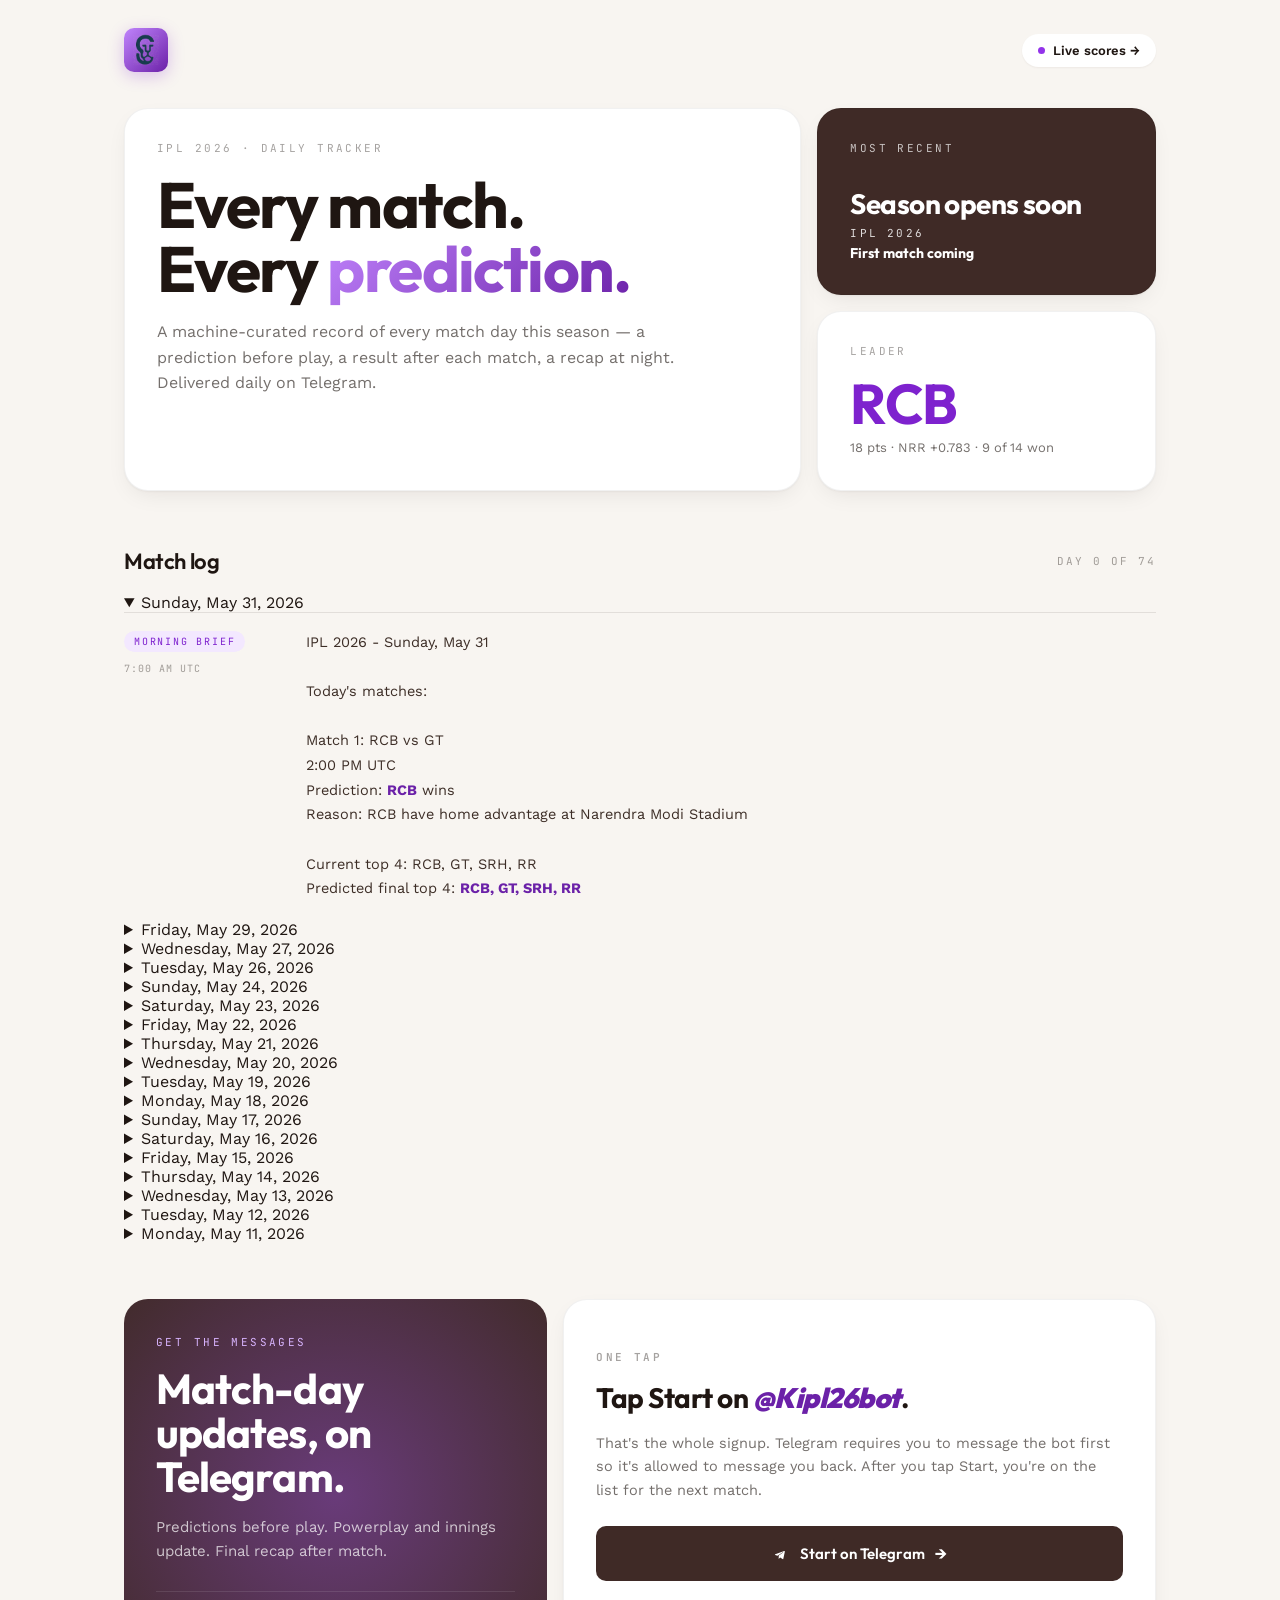
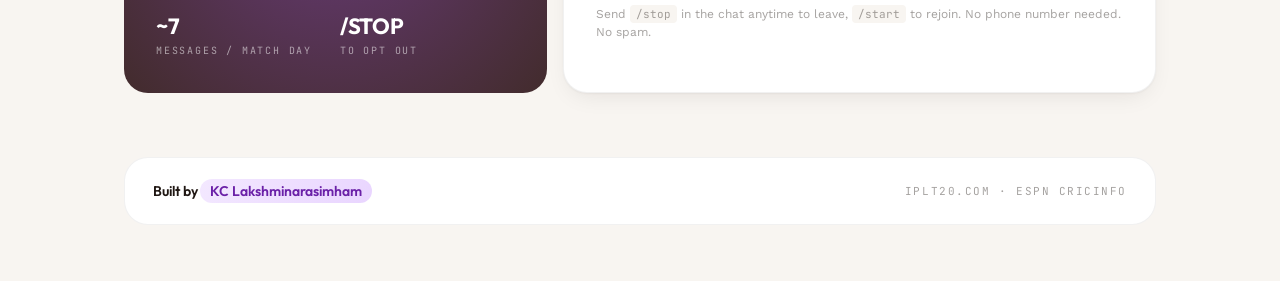
==== commit d712b2ee: "tracker update 2026-05-31T02:28-07:00" ====
--- a/docs/index.html
+++ b/docs/index.html
@@ -171,10 +171,10 @@
 <div class="h-card dark">
 <div class="score">
 <div class="kicker">Most recent</div>
-<div class="team-line" id="hero-match">GT  RR</div>
+<div class="team-line" id="hero-match">Season opens soon</div>
 <div class="result">
-<span id="hero-meta">May 29 · New International Cricket Stadium</span>
-<span class="win" id="hero-win">GT won by 7  Wickets (Qualified)</span>
+<span id="hero-meta">IPL 2026</span>
+<span class="win" id="hero-win">First match coming</span>
 </div>
 </div>
 </div>
@@ -186,7 +186,7 @@
 </section>
 <div class="section-head">
 <h2>Match log</h2>
-<span class="count" id="match-count">Day 72 of 74</span>
+<span class="count" id="match-count">Day 0 of 74</span>
 </div>
 <main id="days"><details data-day="2026-05-31" open=""><summary>Sunday, May 31, 2026</summary><article data-generated="2026-05-31T00:00:53.028416-07:00" data-type="morning" id="msg-2026-05-31-morning"><div class="meta"><span class="tag morning">Morning brief</span><span class="when"><span>12:30pm IST</span><span>3:00am ET</span><span>2:00am CT</span><span>12:00am PT</span></span></div><div class="body">IPL 2026 - Sunday, May 31
 
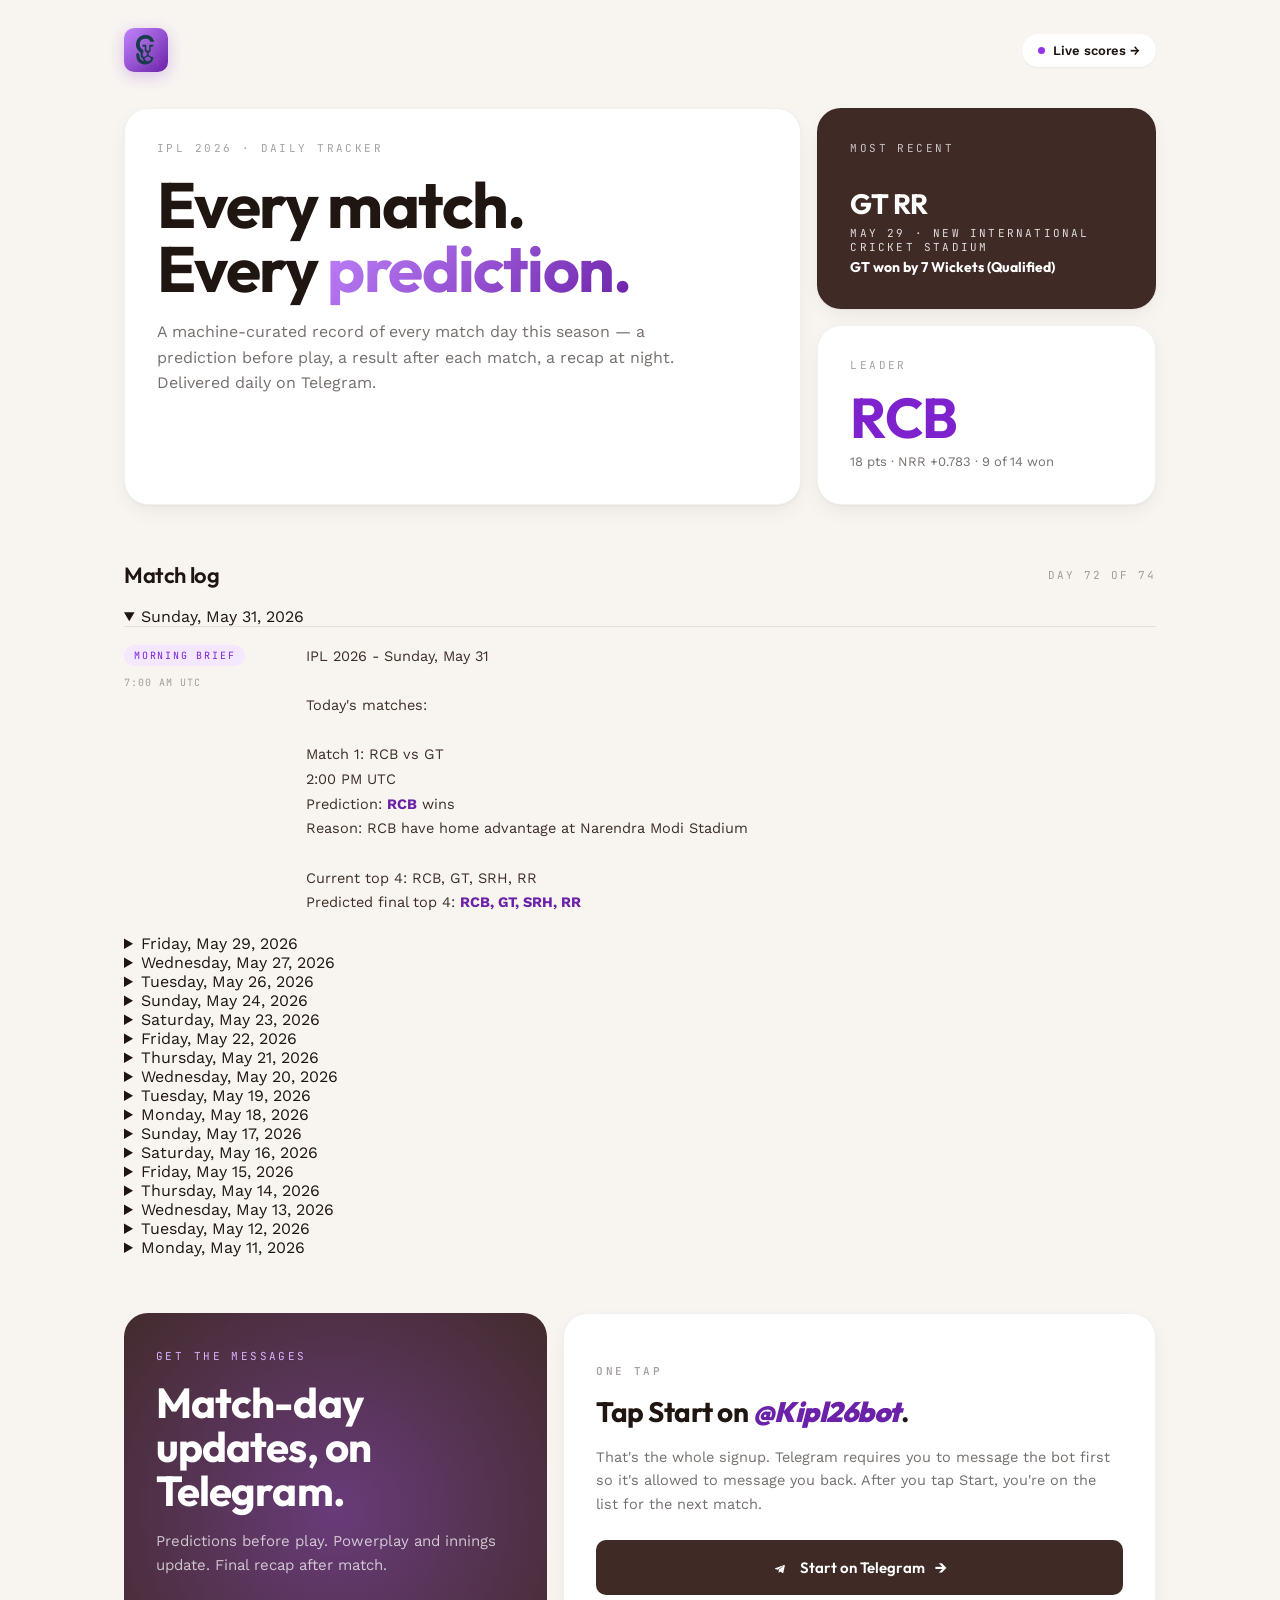
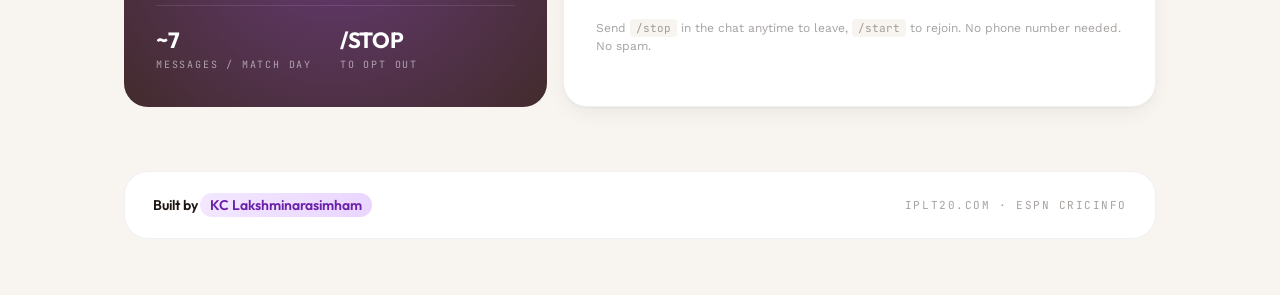
==== commit 05898fcd: "tracker update 2026-05-31T02:30-07:00" ====
--- a/docs/index.html
+++ b/docs/index.html
@@ -171,10 +171,10 @@
 <div class="h-card dark">
 <div class="score">
 <div class="kicker">Most recent</div>
-<div class="team-line" id="hero-match">Season opens soon</div>
+<div class="team-line" id="hero-match">GT  RR</div>
 <div class="result">
-<span id="hero-meta">IPL 2026</span>
-<span class="win" id="hero-win">First match coming</span>
+<span id="hero-meta">May 29 · New International Cricket Stadium</span>
+<span class="win" id="hero-win">GT won by 7  Wickets (Qualified)</span>
 </div>
 </div>
 </div>
@@ -186,7 +186,7 @@
 </section>
 <div class="section-head">
 <h2>Match log</h2>
-<span class="count" id="match-count">Day 0 of 74</span>
+<span class="count" id="match-count">Day 72 of 74</span>
 </div>
 <main id="days"><details data-day="2026-05-31" open=""><summary>Sunday, May 31, 2026</summary><article data-generated="2026-05-31T00:00:53.028416-07:00" data-type="morning" id="msg-2026-05-31-morning"><div class="meta"><span class="tag morning">Morning brief</span><span class="when"><span>12:30pm IST</span><span>3:00am ET</span><span>2:00am CT</span><span>12:00am PT</span></span></div><div class="body">IPL 2026 - Sunday, May 31
 
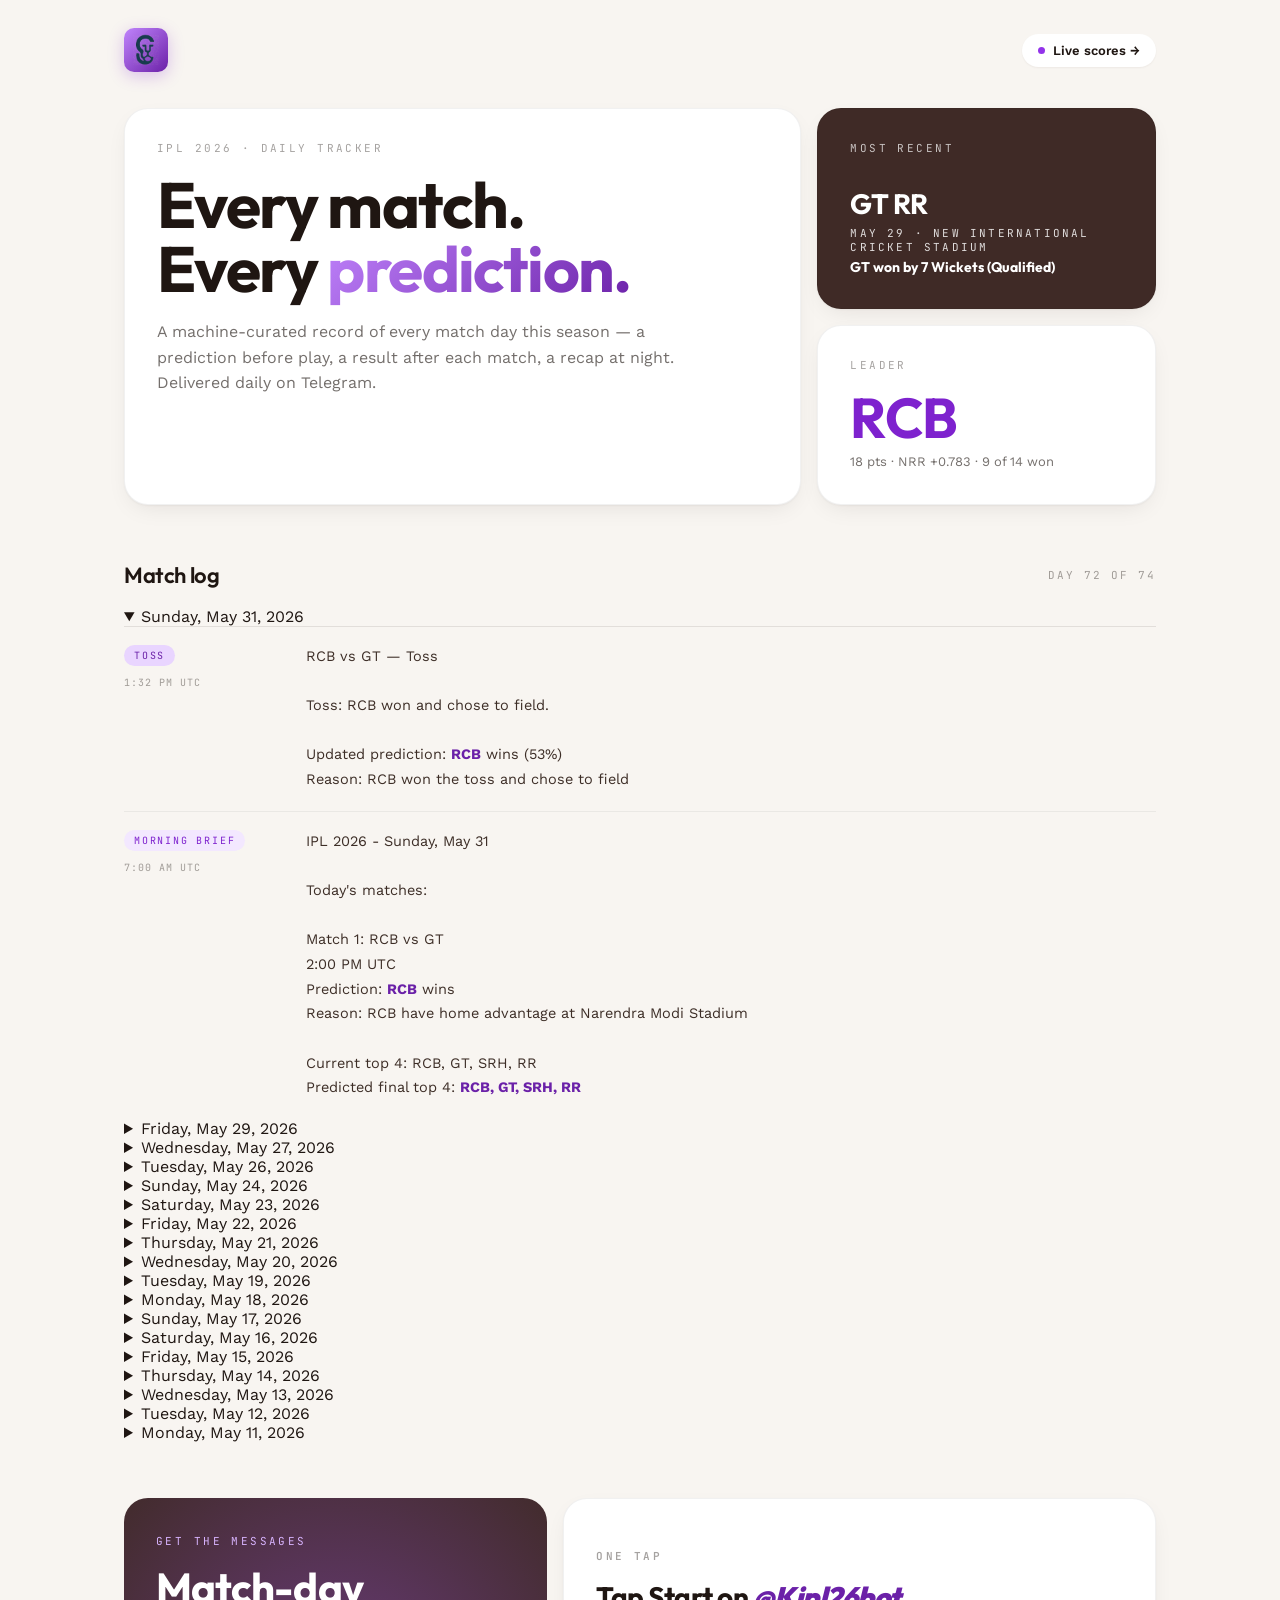
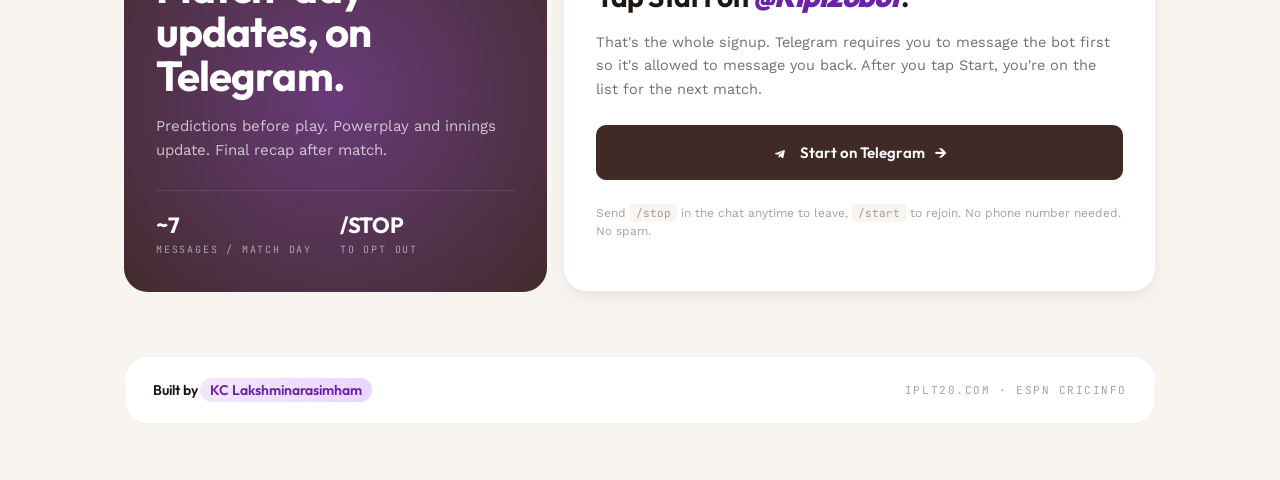
==== commit 752d4c90: "tracker update 2026-05-31T06:33-07:00" ====
--- a/docs/index.html
+++ b/docs/index.html
@@ -188,7 +188,12 @@
 <h2>Match log</h2>
 <span class="count" id="match-count">Day 72 of 74</span>
 </div>
-<main id="days"><details data-day="2026-05-31" open=""><summary>Sunday, May 31, 2026</summary><article data-generated="2026-05-31T00:00:53.028416-07:00" data-type="morning" id="msg-2026-05-31-morning"><div class="meta"><span class="tag morning">Morning brief</span><span class="when"><span>12:30pm IST</span><span>3:00am ET</span><span>2:00am CT</span><span>12:00am PT</span></span></div><div class="body">IPL 2026 - Sunday, May 31
+<main id="days"><details data-day="2026-05-31" open=""><summary>Sunday, May 31, 2026</summary><article data-generated="2026-05-31T06:32:47.309479-07:00" data-type="toss_1" id="msg-2026-05-31-toss_1"><div class="meta"><span class="tag phase">Toss</span><span class="when"><span>7:02pm IST</span><span>9:32am ET</span><span>8:32am CT</span><span>6:32am PT</span></span></div><div class="body">RCB vs GT — Toss
+
+Toss: RCB won and chose to field.
+
+Updated prediction: <strong>RCB</strong> wins (53%)
+Reason: RCB won the toss and chose to field</div></article><article data-generated="2026-05-31T00:00:53.028416-07:00" data-type="morning" id="msg-2026-05-31-morning"><div class="meta"><span class="tag morning">Morning brief</span><span class="when"><span>12:30pm IST</span><span>3:00am ET</span><span>2:00am CT</span><span>12:00am PT</span></span></div><div class="body">IPL 2026 - Sunday, May 31
 
 Today's matches:
 
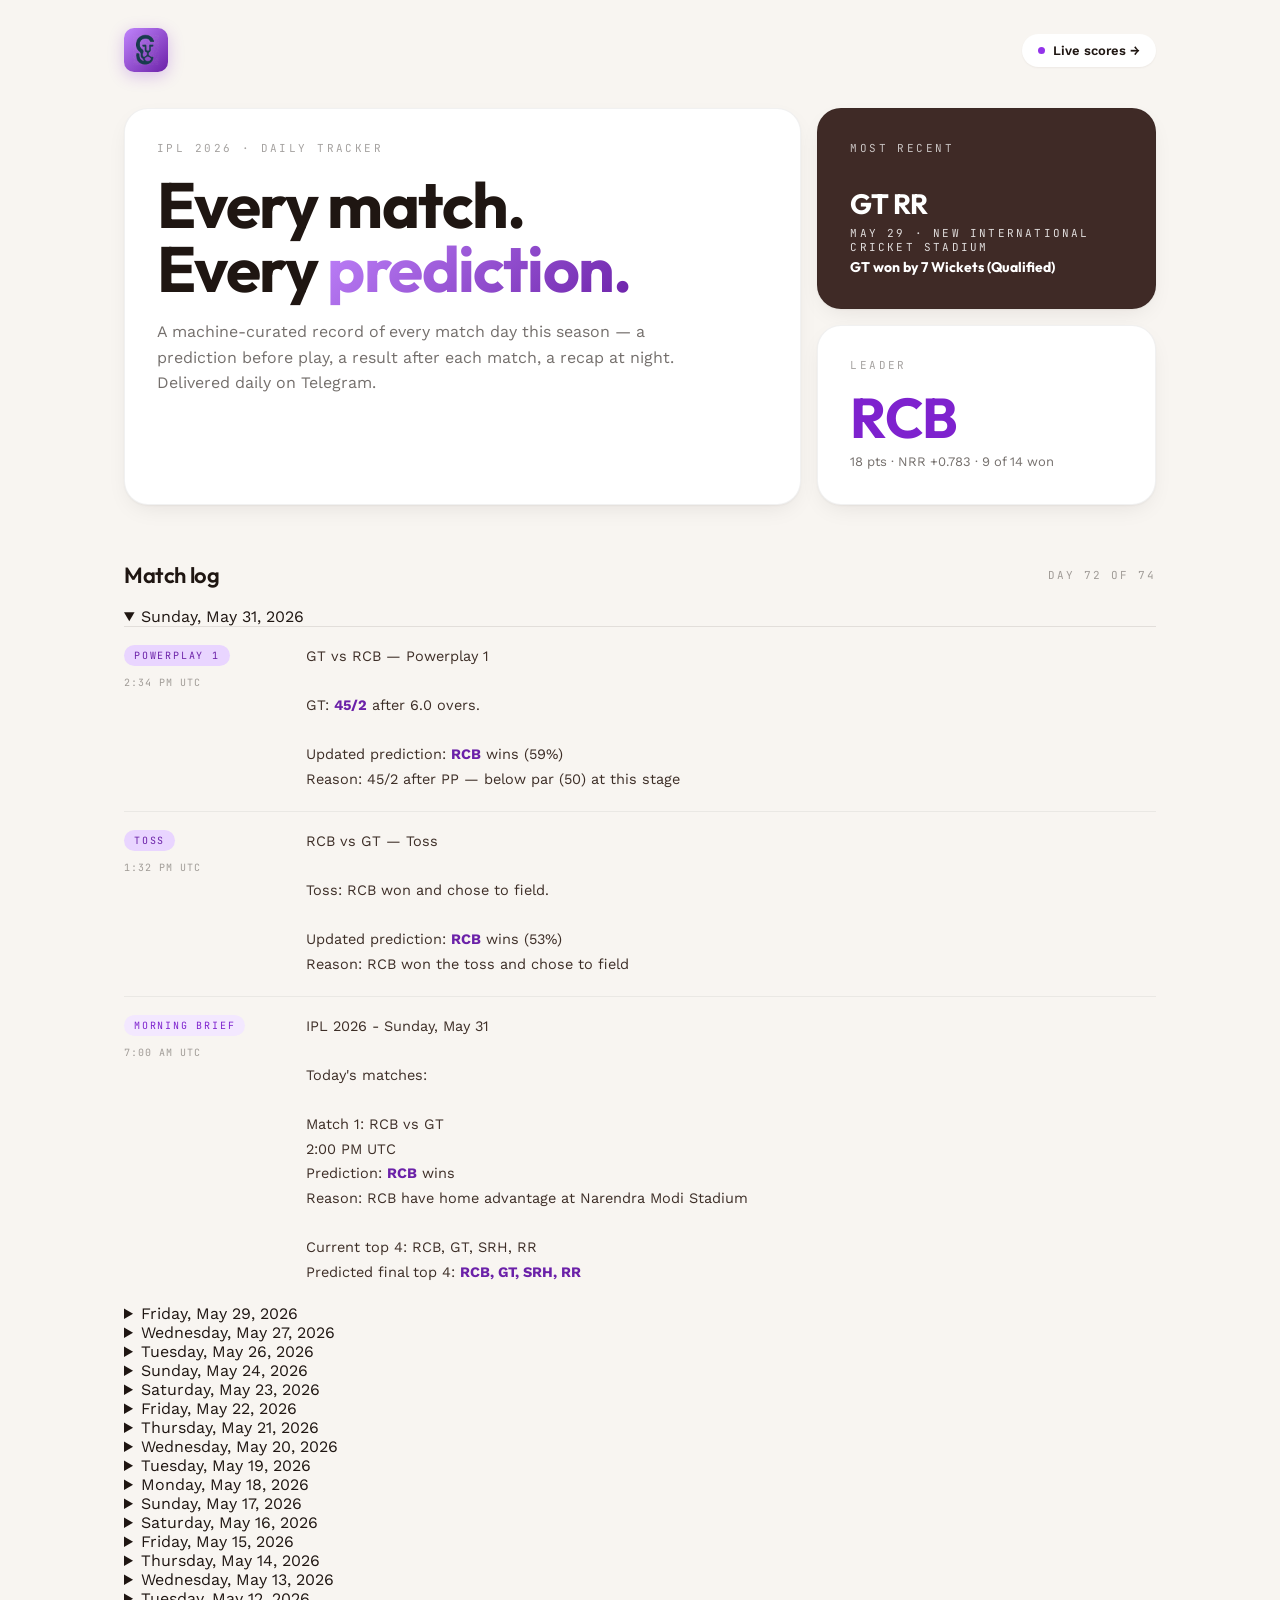
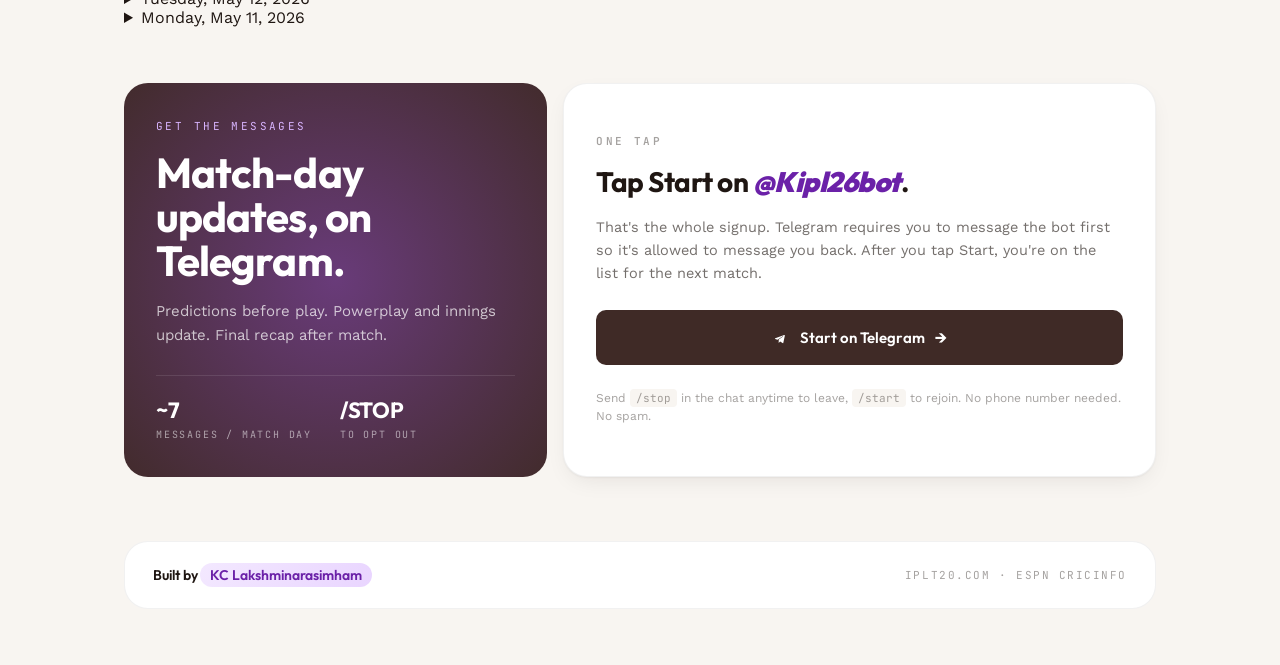
==== commit 57a7b283: "tracker update 2026-05-31T07:34-07:00" ====
--- a/docs/index.html
+++ b/docs/index.html
@@ -188,7 +188,12 @@
 <h2>Match log</h2>
 <span class="count" id="match-count">Day 72 of 74</span>
 </div>
-<main id="days"><details data-day="2026-05-31" open=""><summary>Sunday, May 31, 2026</summary><article data-generated="2026-05-31T06:32:47.309479-07:00" data-type="toss_1" id="msg-2026-05-31-toss_1"><div class="meta"><span class="tag phase">Toss</span><span class="when"><span>7:02pm IST</span><span>9:32am ET</span><span>8:32am CT</span><span>6:32am PT</span></span></div><div class="body">RCB vs GT — Toss
+<main id="days"><details data-day="2026-05-31" open=""><summary>Sunday, May 31, 2026</summary><article data-generated="2026-05-31T07:34:05.260469-07:00" data-type="powerplay_1_1" id="msg-2026-05-31-powerplay_1_1"><div class="meta"><span class="tag phase">Powerplay 1</span><span class="when"><span>8:04pm IST</span><span>10:34am ET</span><span>9:34am CT</span><span>7:34am PT</span></span></div><div class="body">GT vs RCB — Powerplay 1
+
+GT: <strong>45/2</strong> after 6.0 overs.
+
+Updated prediction: <strong>RCB</strong> wins (59%)
+Reason: 45/2 after PP — below par (50) at this stage</div></article><article data-generated="2026-05-31T06:32:47.309479-07:00" data-type="toss_1" id="msg-2026-05-31-toss_1"><div class="meta"><span class="tag phase">Toss</span><span class="when"><span>7:02pm IST</span><span>9:32am ET</span><span>8:32am CT</span><span>6:32am PT</span></span></div><div class="body">RCB vs GT — Toss
 
 Toss: RCB won and chose to field.
 
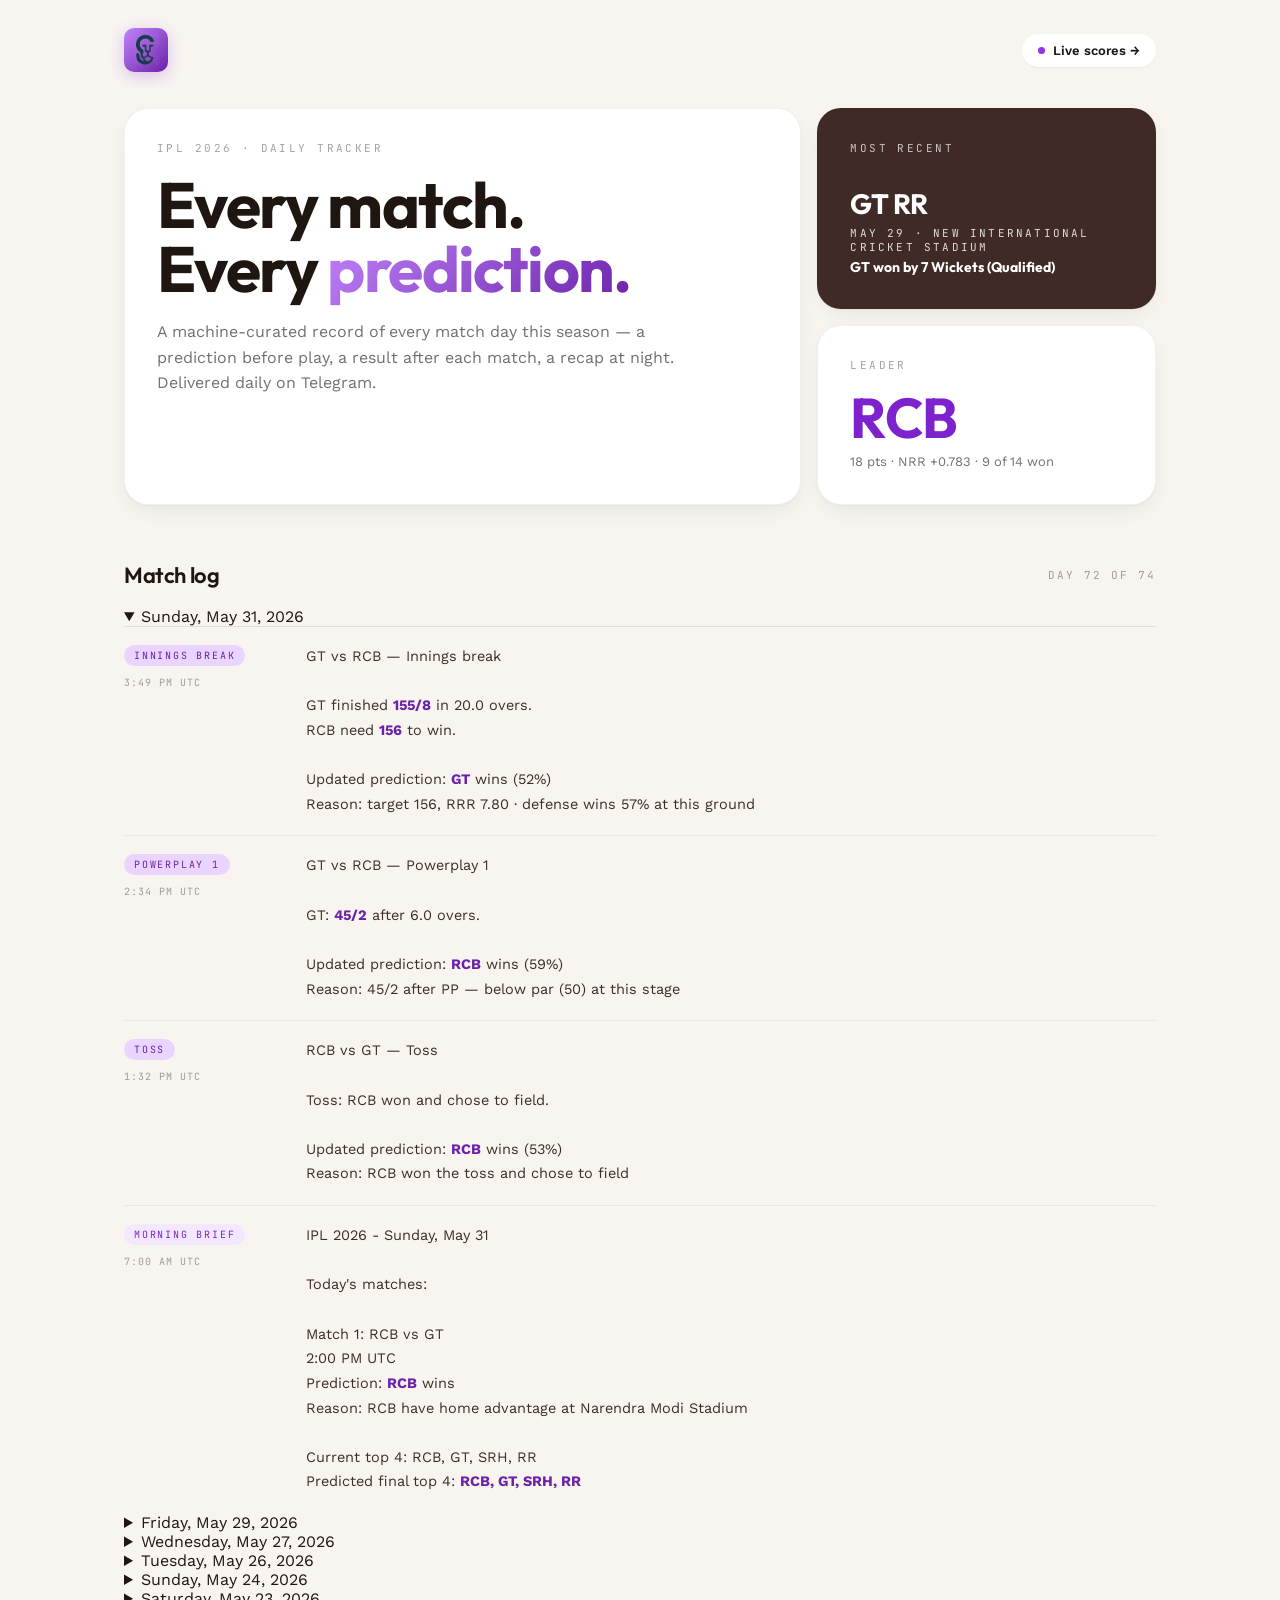
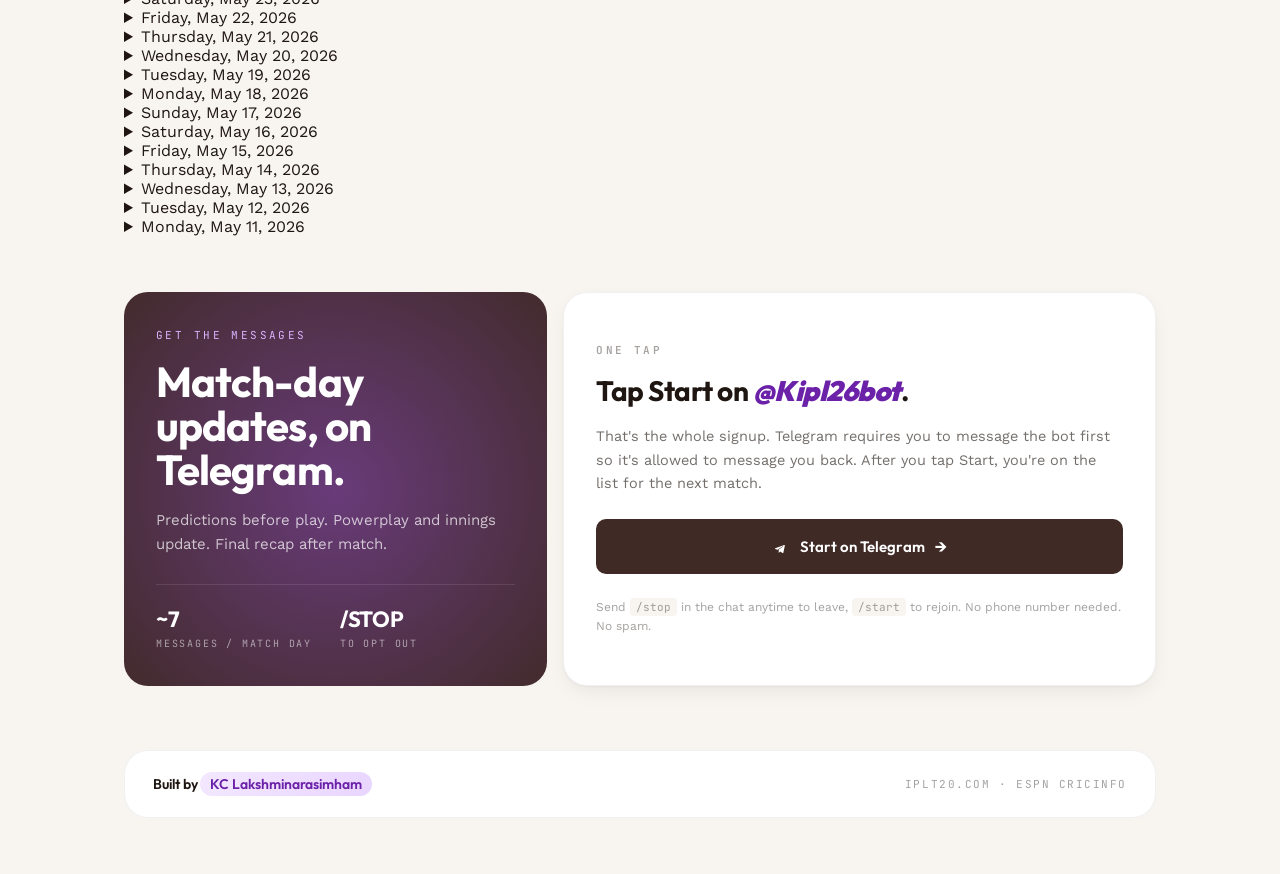
==== commit d738499b: "tracker update 2026-05-31T08:49-07:00" ====
--- a/docs/index.html
+++ b/docs/index.html
@@ -188,7 +188,13 @@
 <h2>Match log</h2>
 <span class="count" id="match-count">Day 72 of 74</span>
 </div>
-<main id="days"><details data-day="2026-05-31" open=""><summary>Sunday, May 31, 2026</summary><article data-generated="2026-05-31T07:34:05.260469-07:00" data-type="powerplay_1_1" id="msg-2026-05-31-powerplay_1_1"><div class="meta"><span class="tag phase">Powerplay 1</span><span class="when"><span>8:04pm IST</span><span>10:34am ET</span><span>9:34am CT</span><span>7:34am PT</span></span></div><div class="body">GT vs RCB — Powerplay 1
+<main id="days"><details data-day="2026-05-31" open=""><summary>Sunday, May 31, 2026</summary><article data-generated="2026-05-31T08:49:00.088813-07:00" data-type="innings_break_1" id="msg-2026-05-31-innings_break_1"><div class="meta"><span class="tag phase">Innings break</span><span class="when"><span>9:19pm IST</span><span>11:49am ET</span><span>10:49am CT</span><span>8:49am PT</span></span></div><div class="body">GT vs RCB — Innings break
+
+GT finished <strong>155/8</strong> in 20.0 overs.
+RCB need <strong>156</strong> to win.
+
+Updated prediction: <strong>GT</strong> wins (52%)
+Reason: target 156, RRR 7.80 · defense wins 57% at this ground</div></article><article data-generated="2026-05-31T07:34:05.260469-07:00" data-type="powerplay_1_1" id="msg-2026-05-31-powerplay_1_1"><div class="meta"><span class="tag phase">Powerplay 1</span><span class="when"><span>8:04pm IST</span><span>10:34am ET</span><span>9:34am CT</span><span>7:34am PT</span></span></div><div class="body">GT vs RCB — Powerplay 1
 
 GT: <strong>45/2</strong> after 6.0 overs.
 
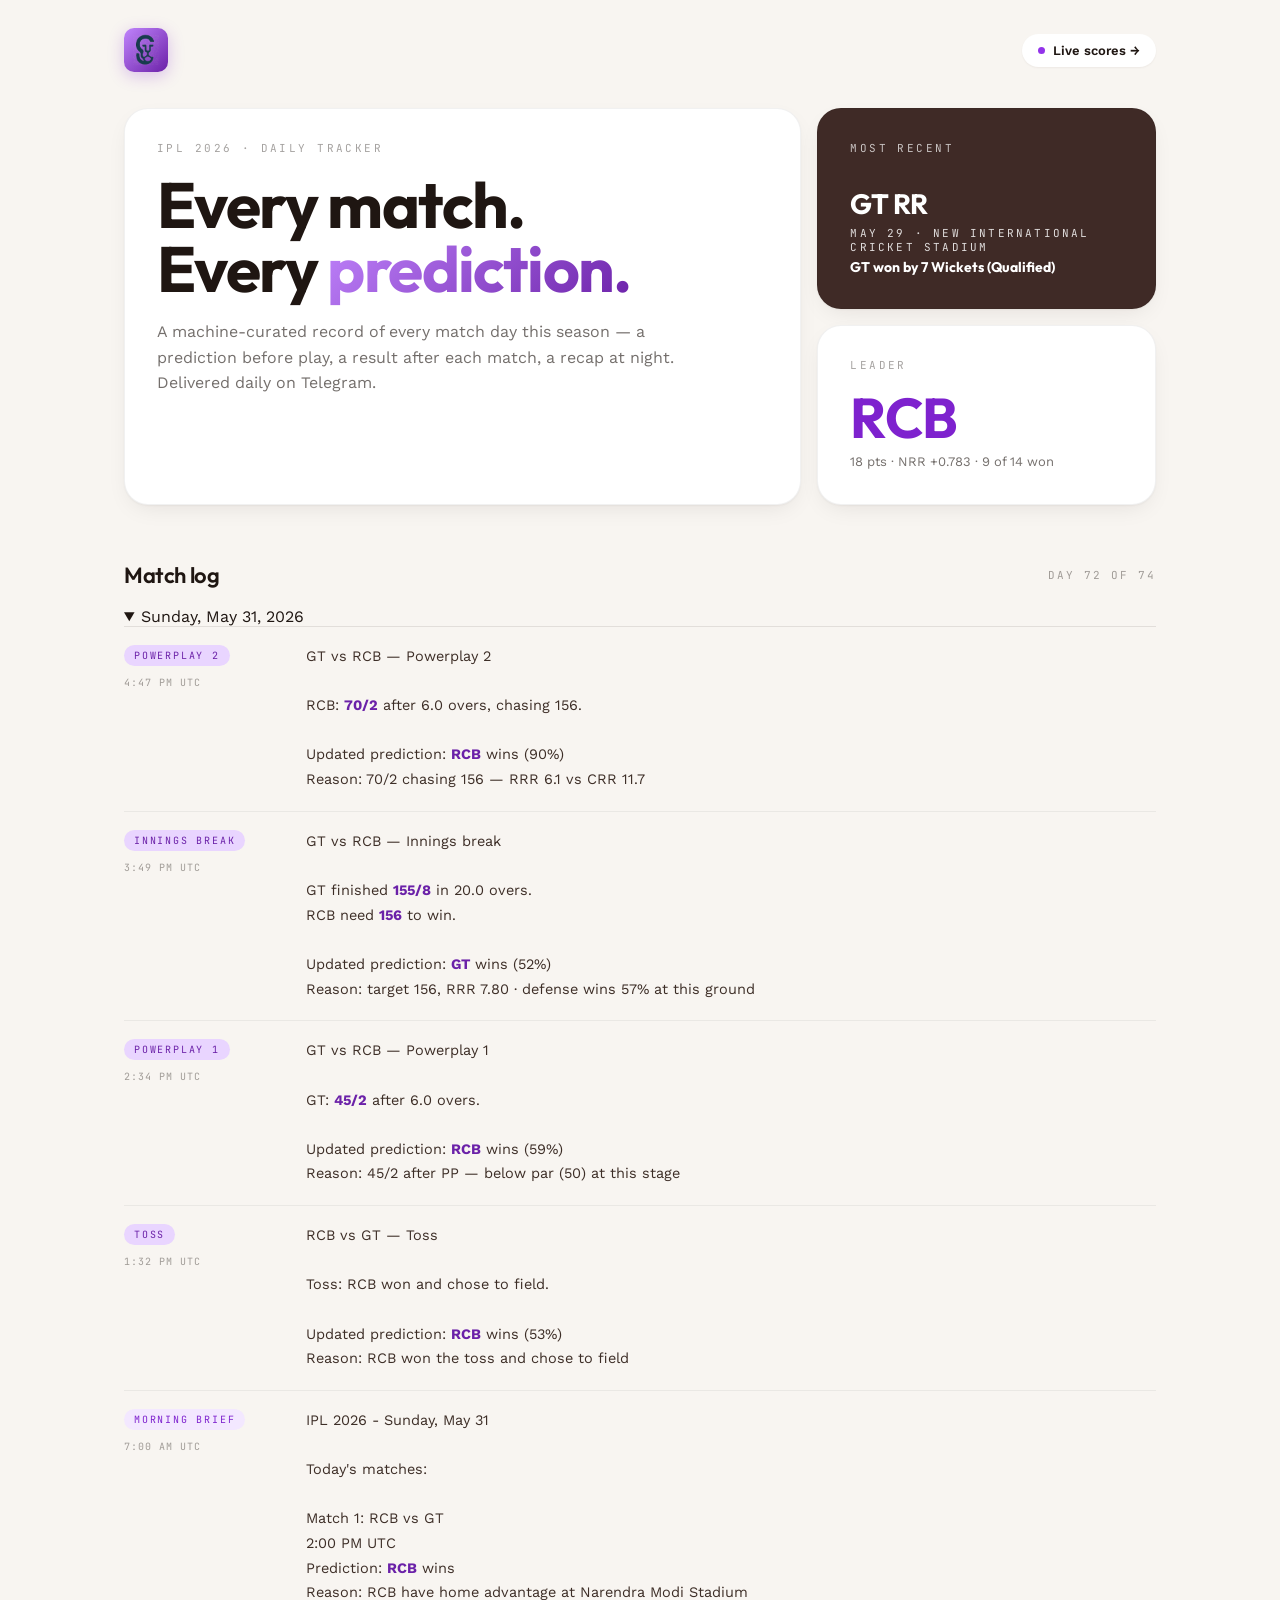
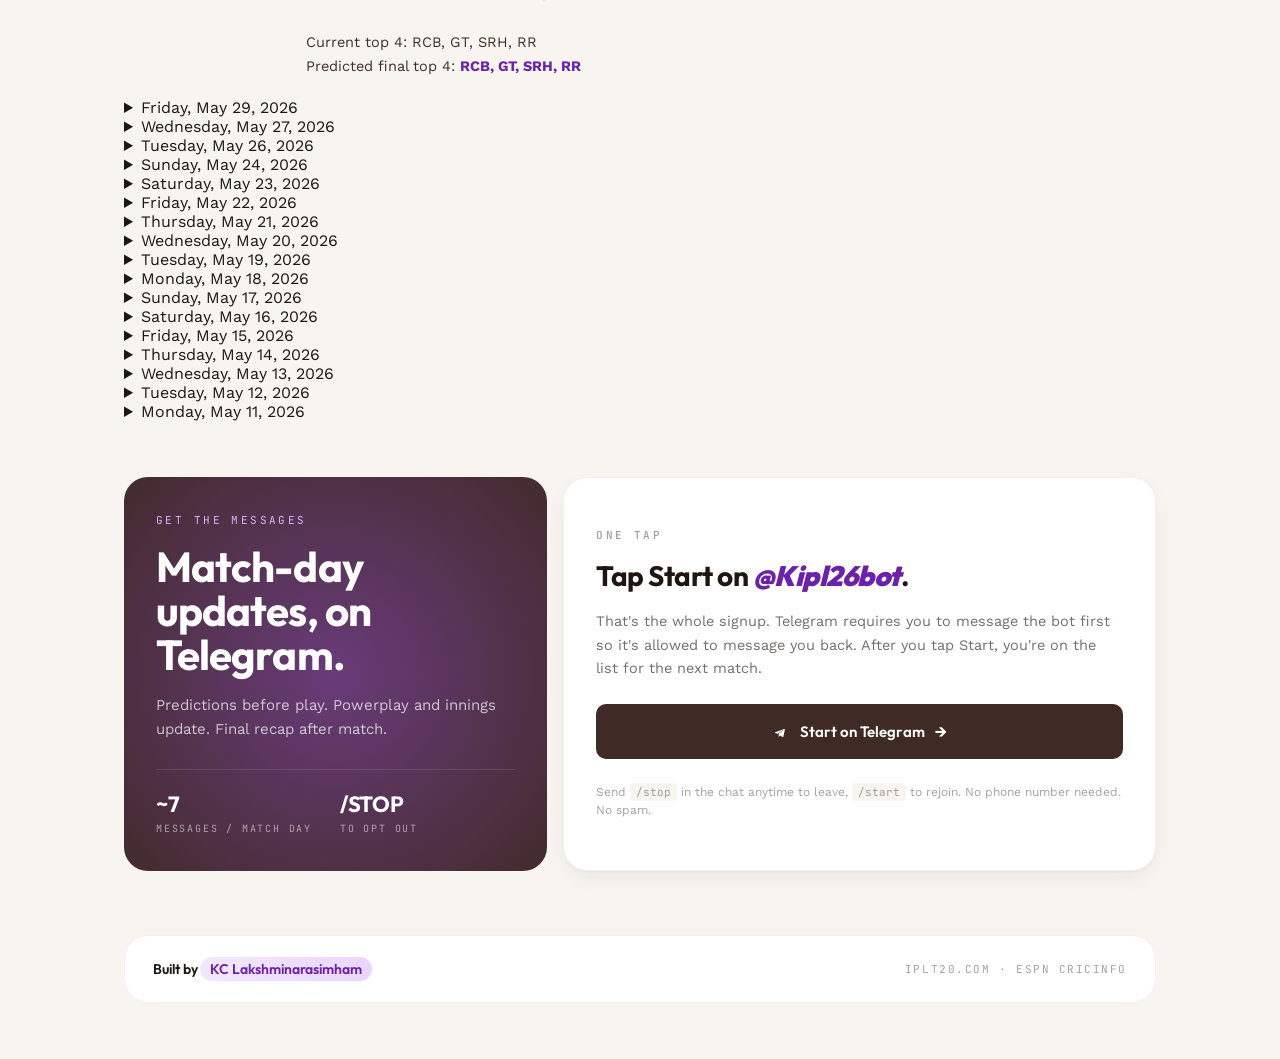
==== commit 4e78d925: "tracker update 2026-05-31T09:47-07:00" ====
--- a/docs/index.html
+++ b/docs/index.html
@@ -188,7 +188,12 @@
 <h2>Match log</h2>
 <span class="count" id="match-count">Day 72 of 74</span>
 </div>
-<main id="days"><details data-day="2026-05-31" open=""><summary>Sunday, May 31, 2026</summary><article data-generated="2026-05-31T08:49:00.088813-07:00" data-type="innings_break_1" id="msg-2026-05-31-innings_break_1"><div class="meta"><span class="tag phase">Innings break</span><span class="when"><span>9:19pm IST</span><span>11:49am ET</span><span>10:49am CT</span><span>8:49am PT</span></span></div><div class="body">GT vs RCB — Innings break
+<main id="days"><details data-day="2026-05-31" open=""><summary>Sunday, May 31, 2026</summary><article data-generated="2026-05-31T09:47:30.660417-07:00" data-type="powerplay_2_1" id="msg-2026-05-31-powerplay_2_1"><div class="meta"><span class="tag phase">Powerplay 2</span><span class="when"><span>10:17pm IST</span><span>12:47pm ET</span><span>11:47am CT</span><span>9:47am PT</span></span></div><div class="body">GT vs RCB — Powerplay 2
+
+RCB: <strong>70/2</strong> after 6.0 overs, chasing 156.
+
+Updated prediction: <strong>RCB</strong> wins (90%)
+Reason: 70/2 chasing 156 — RRR 6.1 vs CRR 11.7</div></article><article data-generated="2026-05-31T08:49:00.088813-07:00" data-type="innings_break_1" id="msg-2026-05-31-innings_break_1"><div class="meta"><span class="tag phase">Innings break</span><span class="when"><span>9:19pm IST</span><span>11:49am ET</span><span>10:49am CT</span><span>8:49am PT</span></span></div><div class="body">GT vs RCB — Innings break
 
 GT finished <strong>155/8</strong> in 20.0 overs.
 RCB need <strong>156</strong> to win.
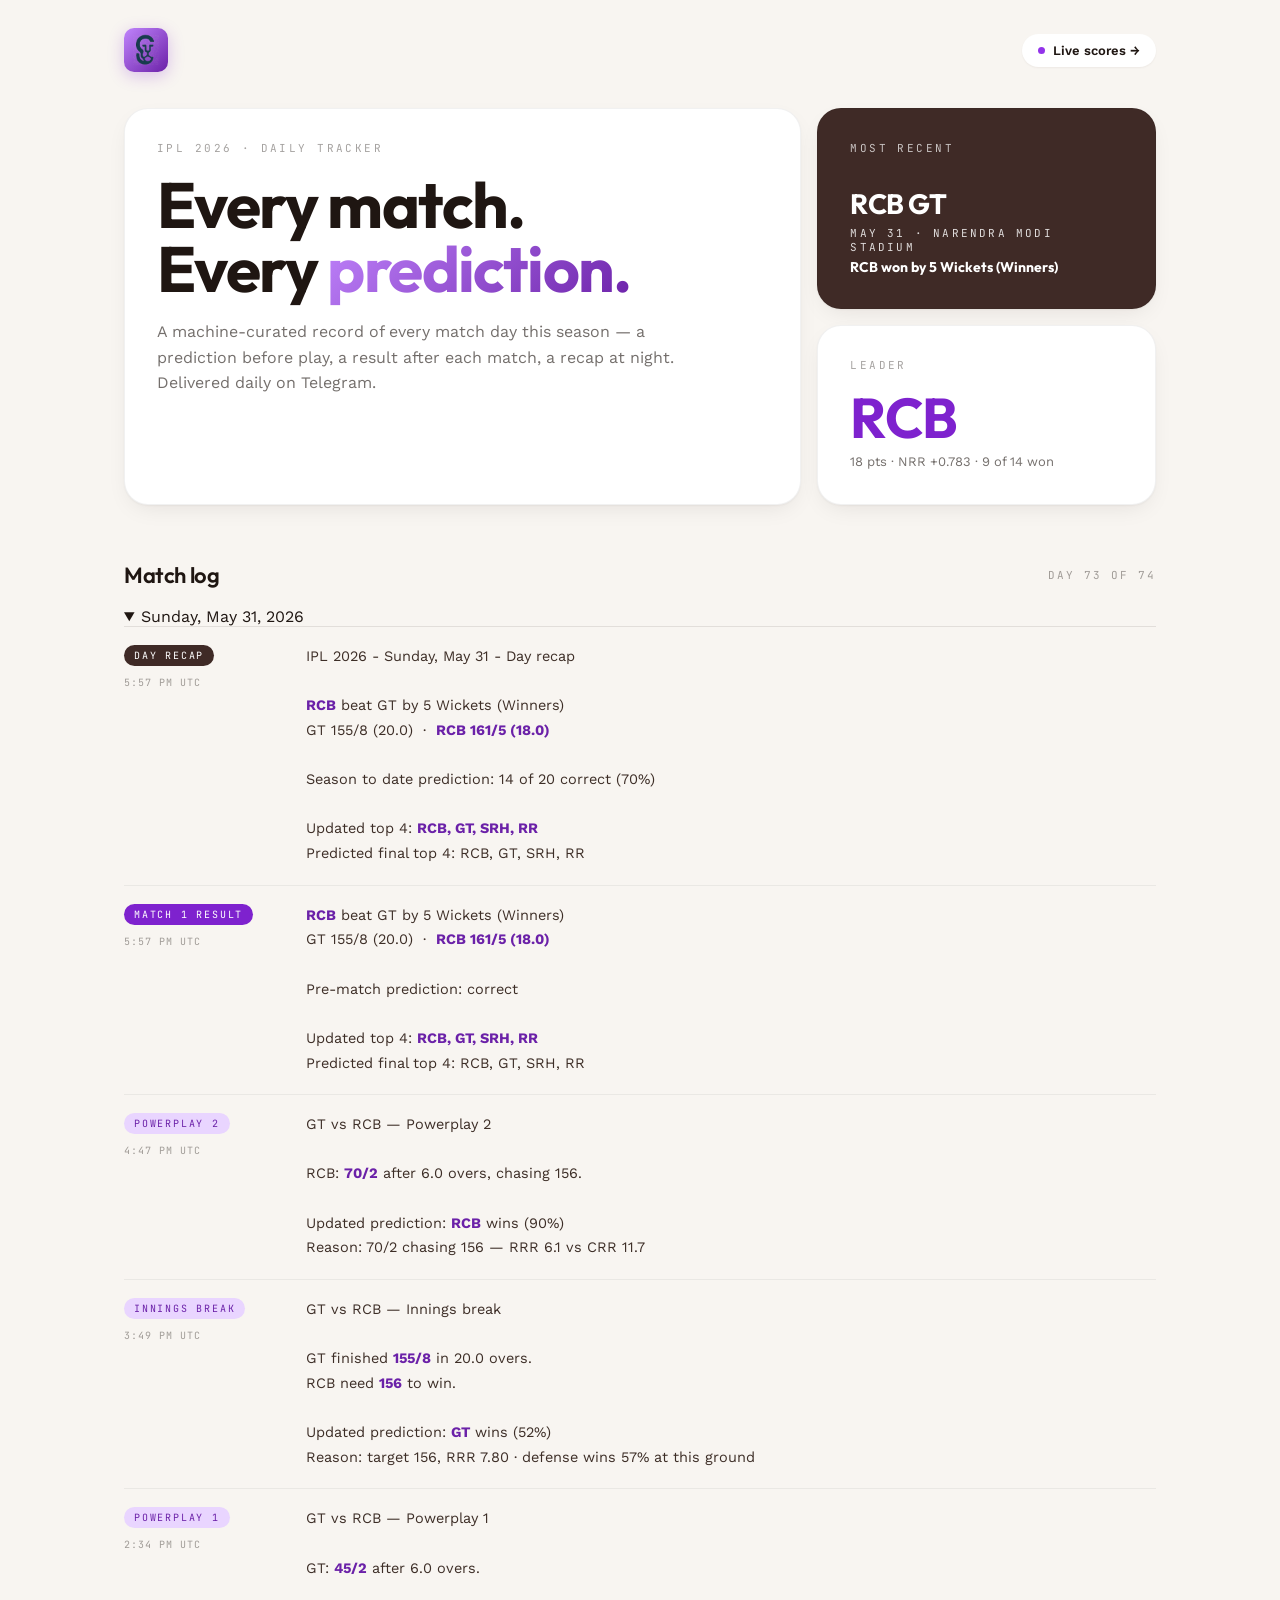
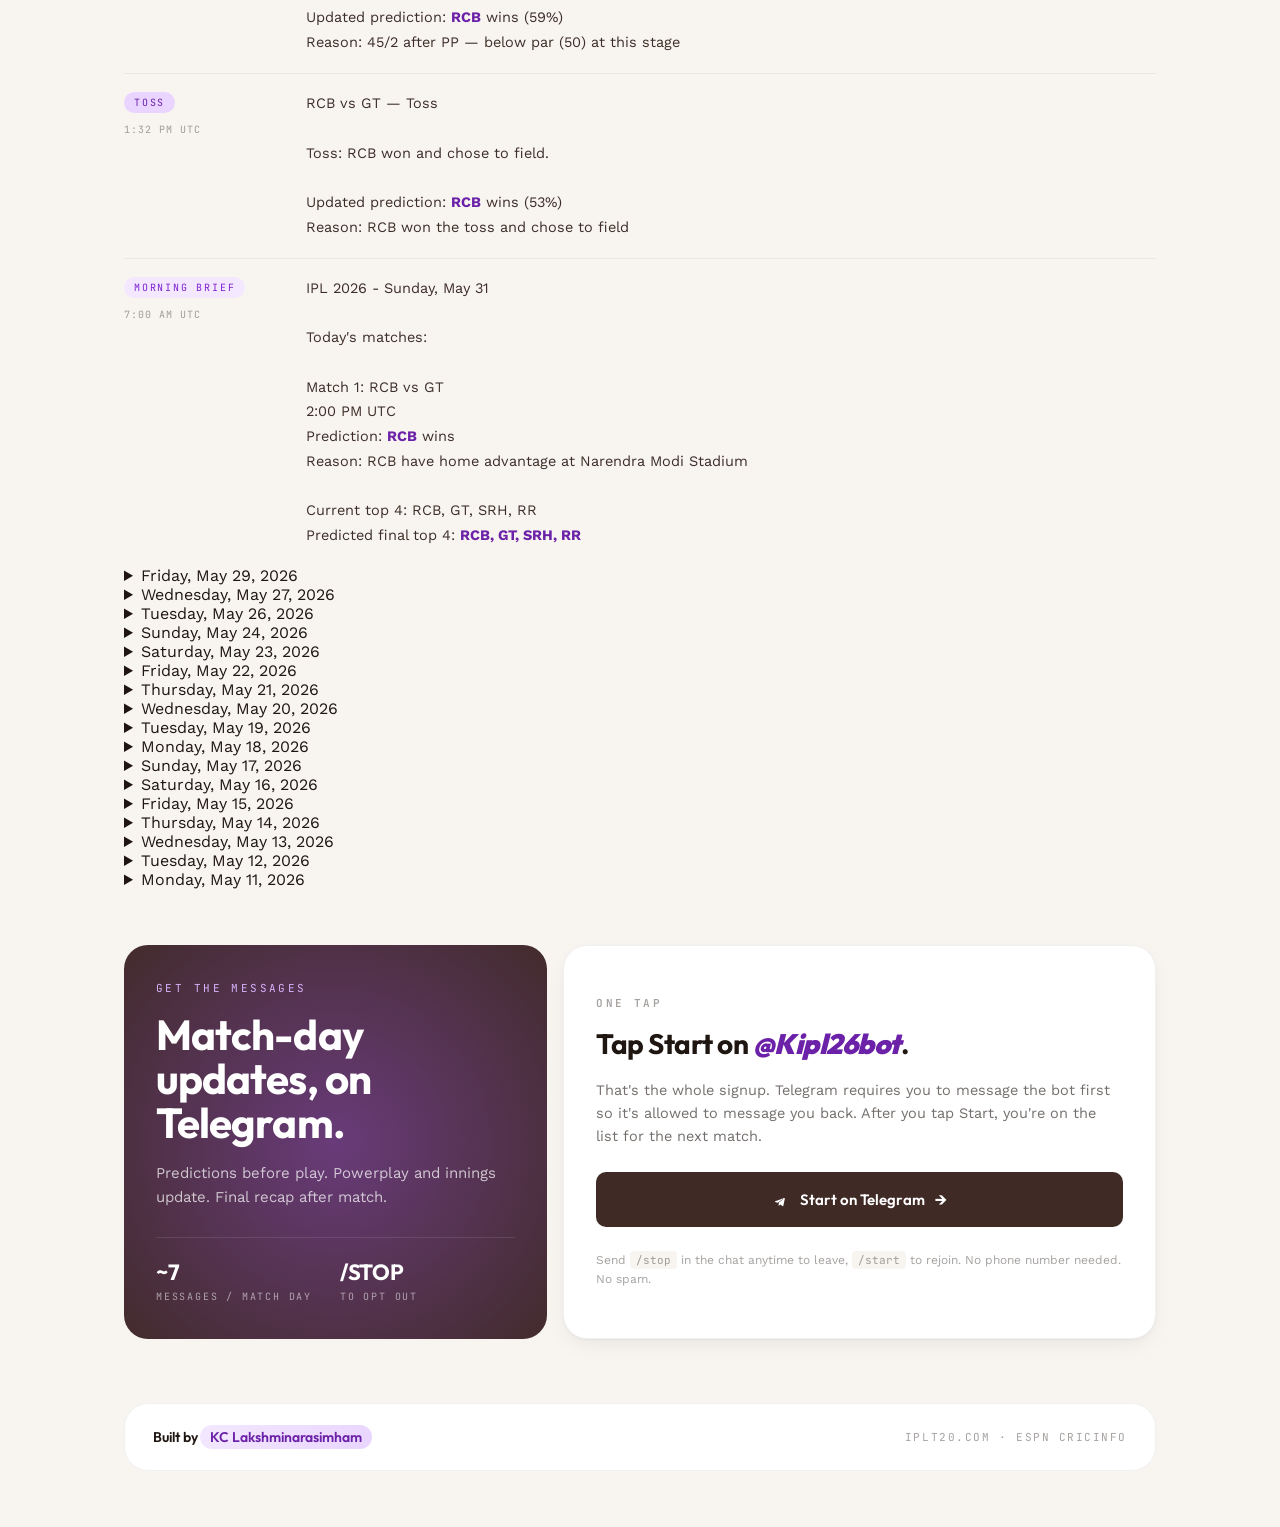
==== commit 58bbf53d: "tracker update 2026-05-31T10:57-07:00" ====
--- a/docs/index.html
+++ b/docs/index.html
@@ -171,10 +171,10 @@
 <div class="h-card dark">
 <div class="score">
 <div class="kicker">Most recent</div>
-<div class="team-line" id="hero-match">GT  RR</div>
+<div class="team-line" id="hero-match">RCB  GT</div>
 <div class="result">
-<span id="hero-meta">May 29 · New International Cricket Stadium</span>
-<span class="win" id="hero-win">GT won by 7  Wickets (Qualified)</span>
+<span id="hero-meta">May 31 · Narendra Modi Stadium</span>
+<span class="win" id="hero-win">RCB won by 5 Wickets (Winners)</span>
 </div>
 </div>
 </div>
@@ -186,9 +186,23 @@
 </section>
 <div class="section-head">
 <h2>Match log</h2>
-<span class="count" id="match-count">Day 72 of 74</span>
+<span class="count" id="match-count">Day 73 of 74</span>
 </div>
-<main id="days"><details data-day="2026-05-31" open=""><summary>Sunday, May 31, 2026</summary><article data-generated="2026-05-31T09:47:30.660417-07:00" data-type="powerplay_2_1" id="msg-2026-05-31-powerplay_2_1"><div class="meta"><span class="tag phase">Powerplay 2</span><span class="when"><span>10:17pm IST</span><span>12:47pm ET</span><span>11:47am CT</span><span>9:47am PT</span></span></div><div class="body">GT vs RCB — Powerplay 2
+<main id="days"><details data-day="2026-05-31" open=""><summary>Sunday, May 31, 2026</summary><article data-generated="2026-05-31T10:57:34.806233-07:00" data-type="end_of_day" id="msg-2026-05-31-end_of_day"><div class="meta"><span class="tag recap">Day recap</span><span class="when"><span>11:27pm IST</span><span>1:57pm ET</span><span>12:57pm CT</span><span>10:57am PT</span></span></div><div class="body">IPL 2026 - Sunday, May 31 - Day recap
+
+<strong>RCB</strong> beat GT by 5 Wickets (Winners)
+GT 155/8 (20.0)  ·  <strong>RCB 161/5 (18.0)</strong>
+
+Season to date prediction: 14 of 20 correct (70%)
+
+Updated top 4: <strong>RCB, GT, SRH, RR</strong>
+Predicted final top 4: RCB, GT, SRH, RR</div></article><article data-generated="2026-05-31T10:57:34.637327-07:00" data-type="post_match_1" id="msg-2026-05-31-post_match_1"><div class="meta"><span class="tag result">Match 1 result</span><span class="when"><span>11:27pm IST</span><span>1:57pm ET</span><span>12:57pm CT</span><span>10:57am PT</span></span></div><div class="body"><strong>RCB</strong> beat GT by 5 Wickets (Winners)
+GT 155/8 (20.0)  ·  <strong>RCB 161/5 (18.0)</strong>
+
+Pre-match prediction: correct
+
+Updated top 4: <strong>RCB, GT, SRH, RR</strong>
+Predicted final top 4: RCB, GT, SRH, RR</div></article><article data-generated="2026-05-31T09:47:30.660417-07:00" data-type="powerplay_2_1" id="msg-2026-05-31-powerplay_2_1"><div class="meta"><span class="tag phase">Powerplay 2</span><span class="when"><span>10:17pm IST</span><span>12:47pm ET</span><span>11:47am CT</span><span>9:47am PT</span></span></div><div class="body">GT vs RCB — Powerplay 2
 
 RCB: <strong>70/2</strong> after 6.0 overs, chasing 156.
 
